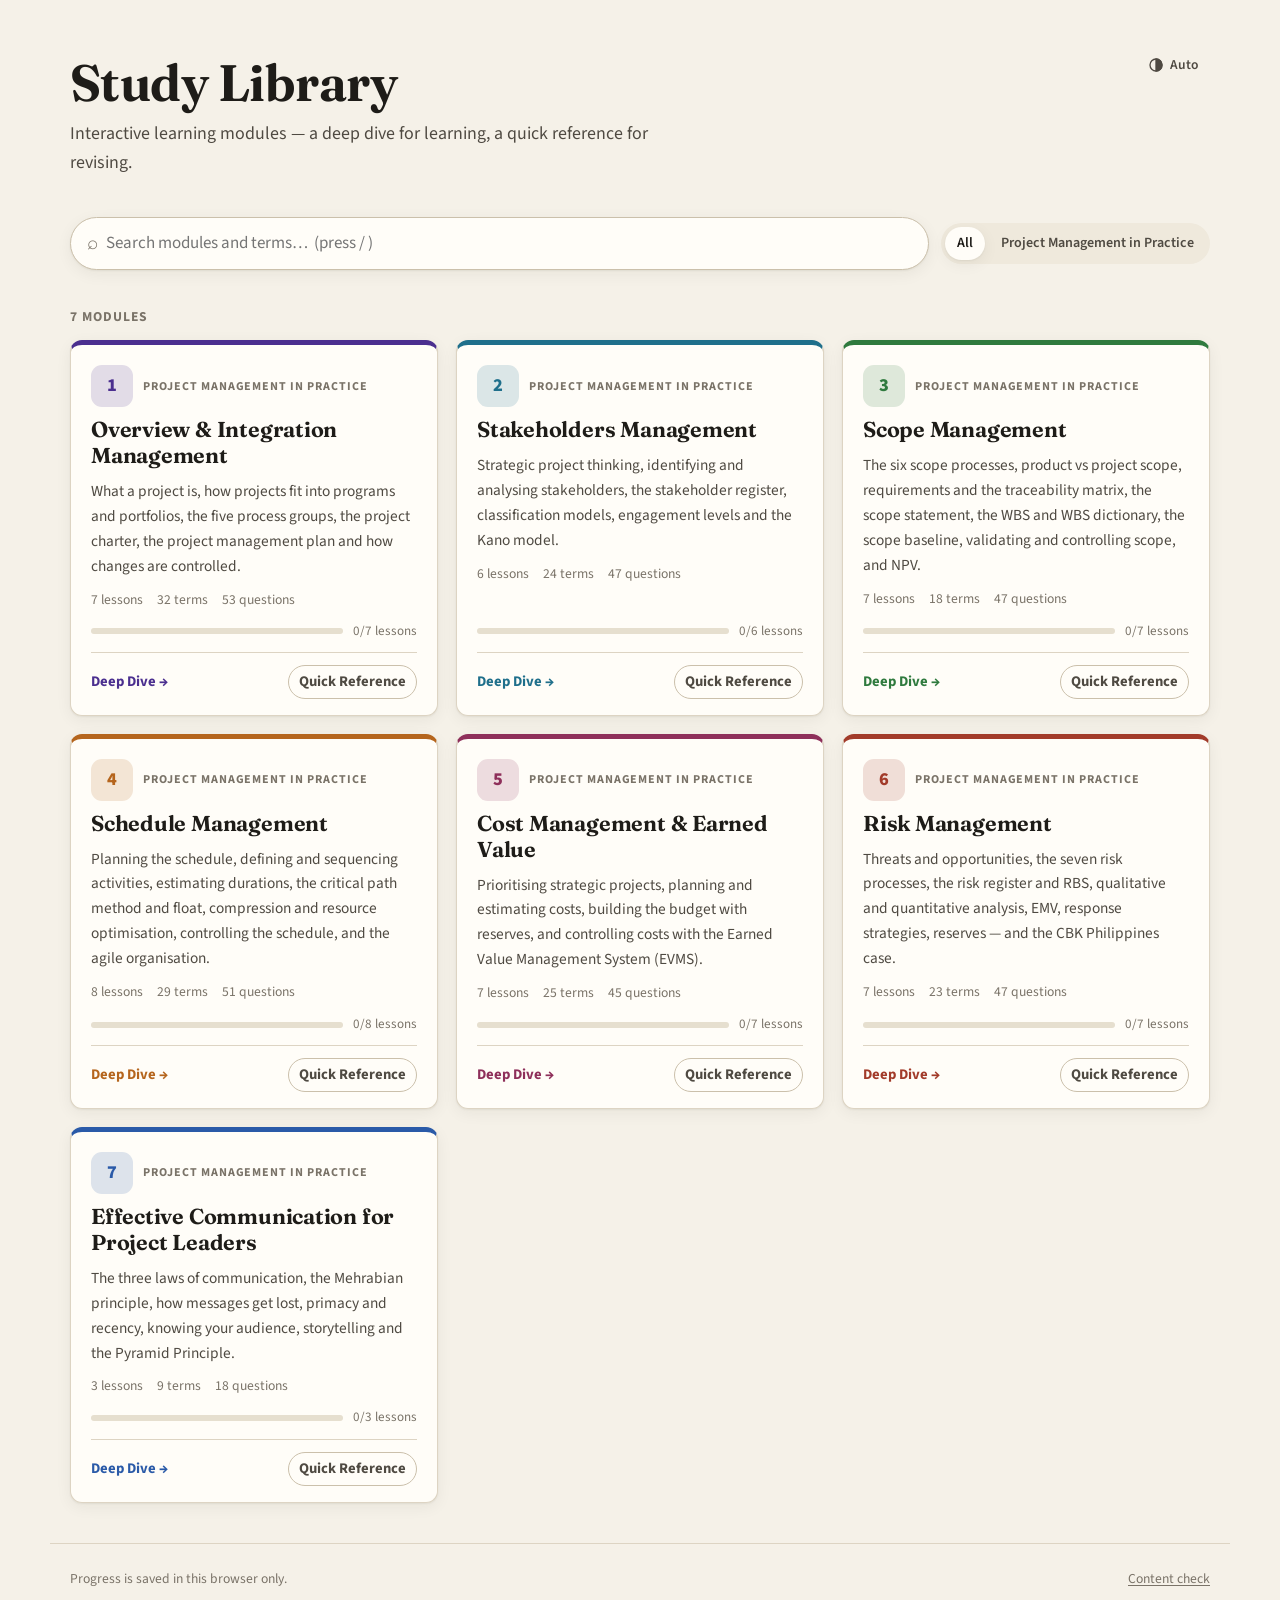
==== index.html @ ed451a3b "Add study library website" ====
<!doctype html>
<html lang="en">
<head>
  <meta charset="utf-8">
  <meta name="viewport" content="width=device-width, initial-scale=1">
  <title>Study Library</title>
  <meta name="description" content="Interactive learning modules: deep dives and quick references.">
  <link rel="icon" href="assets/favicon.svg" type="image/svg+xml">
  <link rel="preconnect" href="https://fonts.googleapis.com">
  <link rel="preconnect" href="https://fonts.gstatic.com" crossorigin>
  <link rel="stylesheet" href="https://fonts.googleapis.com/css2?family=Fraunces:opsz,wght@9..144,500;9..144,650&family=Source+Sans+3:ital,wght@0,400;0,600;0,700;1,400&family=JetBrains+Mono:wght@400;600&display=swap">
  <link rel="stylesheet" href="assets/css/site.css">
</head>
<body class="home">
  <header class="home-head">
    <div class="home-head-inner">
      <div>
        <div class="eyebrow" id="site-owner"></div>
        <h1 id="site-title">Study Library</h1>
        <p class="tagline" id="site-tagline"></p>
      </div>
      <button class="btn btn-ghost btn-sm theme-toggle" type="button"></button>
    </div>
    <div class="home-tools">
      <div class="search-box">
        <span aria-hidden="true">⌕</span>
        <input id="search" type="search" placeholder="Search modules and terms…  (press / )" aria-label="Search modules and terms" autocomplete="off">
      </div>
      <div class="seg" id="cats" role="group" aria-label="Filter by category"></div>
    </div>
  </header>

  <main class="home-main">
    <div class="home-status" id="status"></div>
    <div class="section-label"><span id="module-count"></span></div>
    <div class="mgrid" id="modules"><div class="loading">Loading modules…</div></div>
    <p class="muted" id="empty" hidden>Nothing matches your search.</p>
    <div id="term-results"></div>
  </main>

  <footer class="site-foot">
    <span>Progress is saved in this browser only.</span>
    <a href="check.html">Content check</a>
  </footer>

  <script src="assets/js/core.js"></script>
  <script src="assets/js/components.js"></script>
  <script src="assets/js/home.js"></script>
</body>
</html>
---- assets/css/site.css ----
/* ==========================================================================
   Study Library — styles
   Colours are tokens on :root; dark mode follows the system unless the
   theme button forces light or dark.
   ========================================================================== */
:root {
  --bg: #f5f1e8;
  --surface: #fffdf8;
  --surface-2: #efe9dc;
  --surface-3: #e6dfcf;
  --ink: #1e1c18;
  --ink-2: #4f4a42;
  --ink-3: #7a7368;
  --line: #ddd4c3;
  --line-2: #cbc0ab;
  --accent: #1f5f5b;
  --accent-2: #2c7a74;
  --accent-soft: #dcebe8;
  --accent-ink: #ffffff;
  --mod: var(--accent);

  --ok: #2f7a3e;
  --ok-soft: #e1f0e2;
  --bad: #b23a2e;
  --bad-soft: #f8e1dd;
  --warn: #9a6a0f;
  --warn-soft: #f8ecd2;
  --info: #2d5f9a;
  --info-soft: #dfe9f6;
  --violet: #6a4aa0;
  --violet-soft: #ece4f7;

  --font-body: "Source Sans 3", system-ui, -apple-system, "Segoe UI", Roboto, sans-serif;
  --font-head: "Fraunces", Georgia, "Times New Roman", serif;
  --font-mono: "JetBrains Mono", ui-monospace, Menlo, Consolas, monospace;

  --radius: 12px;
  --radius-sm: 8px;
  --shadow: 0 1px 2px rgba(40, 30, 10, 0.06), 0 4px 16px rgba(40, 30, 10, 0.06);
  --topbar-h: 56px;
  color-scheme: light;
}

@media (prefers-color-scheme: dark) {
  :root:not([data-theme="light"]) {
    --bg: #141619;
    --surface: #1b1e22;
    --surface-2: #23272c;
    --surface-3: #2c3137;
    --ink: #ece6da;
    --ink-2: #bdb5a7;
    --ink-3: #8f887c;
    --line: #31363c;
    --line-2: #434950;
    --accent: #6cc0b6;
    --accent-2: #8bd3ca;
    --accent-soft: #1f3a37;
    --accent-ink: #0f1a19;
    --ok: #74c27f;
    --ok-soft: #1d3322;
    --bad: #ec8a7e;
    --bad-soft: #3a211e;
    --warn: #e2b55a;
    --warn-soft: #3a2f17;
    --info: #86b2e8;
    --info-soft: #1c2a3c;
    --violet: #b9a0e6;
    --violet-soft: #2b2340;
    --shadow: 0 1px 2px rgba(0, 0, 0, 0.3), 0 4px 16px rgba(0, 0, 0, 0.25);
    color-scheme: dark;
  }
}
:root[data-theme="dark"] {
  --bg: #141619;
  --surface: #1b1e22;
  --surface-2: #23272c;
  --surface-3: #2c3137;
  --ink: #ece6da;
  --ink-2: #bdb5a7;
  --ink-3: #8f887c;
  --line: #31363c;
  --line-2: #434950;
  --accent: #6cc0b6;
  --accent-2: #8bd3ca;
  --accent-soft: #1f3a37;
  --accent-ink: #0f1a19;
  --ok: #74c27f;
  --ok-soft: #1d3322;
  --bad: #ec8a7e;
  --bad-soft: #3a211e;
  --warn: #e2b55a;
  --warn-soft: #3a2f17;
  --info: #86b2e8;
  --info-soft: #1c2a3c;
  --violet: #b9a0e6;
  --violet-soft: #2b2340;
  --shadow: 0 1px 2px rgba(0, 0, 0, 0.3), 0 4px 16px rgba(0, 0, 0, 0.25);
  color-scheme: dark;
}

/* ---------- Base ---------- */
*, *::before, *::after { box-sizing: border-box; }
html { scroll-padding-top: calc(var(--topbar-h) + 16px); -webkit-text-size-adjust: 100%; }
body {
  margin: 0;
  background: var(--bg);
  color: var(--ink);
  font: 17px/1.62 var(--font-body);
  overflow-x: hidden;
}
h1, h2, h3, h4 { font-family: var(--font-head); font-weight: 650; line-height: 1.2; margin: 0 0 0.5em; letter-spacing: -0.01em; }
h3 { font-size: 1.15rem; }
p { margin: 0 0 0.85em; }
a { color: var(--accent); text-underline-offset: 2px; }
a:hover { color: var(--accent-2); }
code { font-family: var(--font-mono); font-size: 0.86em; background: var(--surface-2); padding: 0.1em 0.35em; border-radius: 5px; }
mark { background: var(--warn-soft); color: inherit; padding: 0 0.15em; border-radius: 3px; }
img, svg { max-width: 100%; }
button { font: inherit; }
:focus-visible { outline: 2px solid var(--accent); outline-offset: 2px; border-radius: 4px; }
.muted { color: var(--ink-3); }
.small { font-size: 0.85rem; }
.loading { padding: 48px 0; color: var(--ink-3); text-align: center; }
.warn { color: var(--warn); }
[hidden] { display: none !important; }
.deep [id] { scroll-margin-top: calc(var(--topbar-h) + 20px); }

/* ---------- Buttons, segmented controls, chips, bars ---------- */
.btn {
  display: inline-flex; align-items: center; gap: 6px;
  padding: 8px 14px; border-radius: 999px;
  border: 1px solid var(--line-2); background: var(--surface); color: var(--ink);
  cursor: pointer; font-weight: 600; font-size: 0.93rem; text-decoration: none;
  transition: background 0.15s, border-color 0.15s, color 0.15s;
}
.btn:hover { background: var(--surface-2); color: var(--ink); }
.btn-primary { background: var(--accent); border-color: var(--accent); color: var(--accent-ink); }
.btn-primary:hover { background: var(--accent-2); border-color: var(--accent-2); color: var(--accent-ink); }
.btn-ghost { background: transparent; border-color: transparent; color: var(--ink-2); }
.btn-ghost:hover { background: var(--surface-2); }
.btn-sm { padding: 5px 11px; font-size: 0.85rem; }

.seg { display: inline-flex; flex-wrap: wrap; gap: 4px; background: var(--surface-2); padding: 4px; border-radius: 999px; }
.seg:empty { display: none; }
.seg-btn {
  border: 0; background: transparent; color: var(--ink-2); padding: 5px 12px; border-radius: 999px;
  cursor: pointer; font-weight: 600; font-size: 0.88rem;
}
.seg-btn:hover { color: var(--ink); }
.seg-btn.on { background: var(--surface); color: var(--ink); box-shadow: var(--shadow); }
.count { font-size: 0.78em; font-weight: 700; color: var(--ink-3); margin-left: 2px; }

.chip {
  display: inline-block; padding: 2px 10px; border-radius: 999px; font-size: 0.85rem;
  background: var(--surface-2); color: var(--ink-2); text-decoration: none; border: 1px solid var(--line);
}
.chip:hover { border-color: var(--accent); color: var(--accent); }
.chips { display: flex; flex-wrap: wrap; gap: 6px; }

.bar { height: 6px; border-radius: 99px; background: var(--surface-3); overflow: hidden; flex: 1; }
.bar > span { display: block; height: 100%; background: var(--mod); border-radius: 99px; transition: width 0.3s; }

.eyebrow { font-size: 0.75rem; letter-spacing: 0.08em; text-transform: uppercase; font-weight: 700; color: var(--ink-3); }

.src-tag, .src-inline { font-size: 0.8rem; color: var(--ink-3); font-family: var(--font-mono); }
.src-line { font-size: 0.78rem; color: var(--ink-3); font-family: var(--font-mono); margin-top: 6px; }

/* ---------- Top bar & tabs ---------- */
.topbar {
  position: sticky; top: 0; z-index: 20;
  display: flex; align-items: center; gap: 12px;
  height: var(--topbar-h); padding: 0 16px;
  background: color-mix(in srgb, var(--bg) 88%, transparent);
  backdrop-filter: saturate(1.4) blur(10px);
  -webkit-backdrop-filter: saturate(1.4) blur(10px);
  border-bottom: 1px solid var(--line);
}
.back { text-decoration: none; color: var(--ink-2); font-weight: 600; white-space: nowrap; }
.topbar-title { flex: 1; }
.tabs { flex: 1; display: flex; justify-content: center; gap: 4px; height: 100%; }
.tabs [role="tab"] {
  border: 0; background: transparent; color: var(--ink-2); font-weight: 700; font-size: 0.98rem;
  padding: 0 14px; cursor: pointer; border-bottom: 3px solid transparent; margin-bottom: -1px;
}
.tabs [role="tab"]:hover { color: var(--ink); }
.tabs [role="tab"][aria-selected="true"] { color: var(--ink); border-bottom-color: var(--mod); }

/* ---------- Home ---------- */
.home-head { max-width: 1180px; margin: 0 auto; padding: 48px 20px 8px; }
.home-head-inner { display: flex; justify-content: space-between; align-items: flex-start; gap: 16px; }
.home-head h1 { font-size: clamp(2.1rem, 5vw, 3.2rem); margin: 4px 0 6px; }
.tagline { color: var(--ink-2); font-size: 1.12rem; max-width: 640px; }
.home-tools { display: flex; flex-wrap: wrap; gap: 12px; align-items: center; margin-top: 24px; }
.search-box {
  flex: 1 1 320px; display: flex; align-items: center; gap: 8px;
  background: var(--surface); border: 1px solid var(--line-2); border-radius: 999px; padding: 0 16px;
  box-shadow: var(--shadow);
}
.search-box span { color: var(--ink-3); font-size: 1.2rem; }
.search-box input { flex: 1; border: 0; background: transparent; color: var(--ink); font: inherit; padding: 12px 0; outline: none; min-width: 0; }
.home-main { max-width: 1180px; margin: 0 auto; padding: 8px 20px 40px; }
.section-label { font-size: 0.85rem; font-weight: 700; color: var(--ink-3); text-transform: uppercase; letter-spacing: 0.07em; margin: 20px 0 12px; font-family: var(--font-body); }
.home-status:empty { display: none; }
.home-status { margin-top: 16px; }

.mgrid { display: grid; grid-template-columns: repeat(auto-fill, minmax(290px, 1fr)); gap: 18px; }
.mcard {
  position: relative; display: flex; flex-direction: column; gap: 10px;
  background: var(--surface); border: 1px solid var(--line); border-radius: var(--radius);
  padding: 20px 20px 16px; box-shadow: var(--shadow);
  border-top: 5px solid var(--mod);
  transition: transform 0.15s, box-shadow 0.15s, border-color 0.15s;
}
.mcard:hover { transform: translateY(-2px); border-color: var(--line-2); border-top-color: var(--mod); }
.mcard-top { display: flex; align-items: center; gap: 10px; }
.mod-icon {
  display: inline-grid; place-items: center; width: 42px; height: 42px; border-radius: 11px;
  background: color-mix(in srgb, var(--mod) 16%, var(--surface)); color: var(--mod);
  font-weight: 800; font-size: 1.15rem; flex: none;
}
.mcard-title { font-size: 1.35rem; margin: 0; }
.mcard-main { color: var(--ink); text-decoration: none; }
.mcard-main::after { content: ""; position: absolute; inset: 0; border-radius: var(--radius); }
.mcard-sub { color: var(--ink-2); margin: 0; font-size: 0.96rem; }
.mcard-stats { display: flex; flex-wrap: wrap; gap: 6px 14px; font-size: 0.85rem; color: var(--ink-3); }
.mcard-progress { display: flex; align-items: center; gap: 10px; font-size: 0.82rem; color: var(--ink-3); margin-top: auto; }
.mcard-links { display: flex; justify-content: space-between; align-items: center; border-top: 1px solid var(--line); padding-top: 12px; font-weight: 700; font-size: 0.92rem; }
.mcard-go { color: var(--mod); text-decoration: none; }
.mcard-ref { position: relative; z-index: 2; color: var(--ink-2); text-decoration: none; padding: 4px 10px; border-radius: 99px; border: 1px solid var(--line-2); }
.mcard-ref:hover { color: var(--mod); border-color: var(--mod); }

.term-hits { display: grid; grid-template-columns: repeat(auto-fill, minmax(320px, 1fr)); gap: 10px; }
.term-hit {
  display: grid; grid-template-columns: 1fr auto; gap: 2px 10px; padding: 12px 14px;
  background: var(--surface); border: 1px solid var(--line); border-left: 4px solid var(--mod);
  border-radius: var(--radius-sm); text-decoration: none; color: var(--ink);
}
.term-hit:hover { border-color: var(--mod); color: var(--ink); }
.th-term { font-weight: 700; }
.th-mod { font-size: 0.78rem; color: var(--ink-3); text-align: right; }
.th-short { grid-column: 1 / -1; font-size: 0.9rem; color: var(--ink-2); }

/* ---------- Module hero ---------- */
.hero { border-bottom: 1px solid var(--line); background: linear-gradient(180deg, color-mix(in srgb, var(--mod) 9%, var(--bg)), var(--bg)); }
.hero-inner { max-width: 1180px; margin: 0 auto; padding: 34px 20px 26px; display: flex; gap: 20px; align-items: flex-start; }
.hero .mod-icon { width: 64px; height: 64px; font-size: 1.7rem; border-radius: 16px; }
.hero-text { flex: 1; min-width: 0; }
.hero h1 { font-size: clamp(1.8rem, 4.2vw, 2.7rem); margin: 4px 0 6px; }
.subtitle { color: var(--ink-2); font-size: 1.1rem; max-width: 760px; }
.hero-meta { display: flex; flex-wrap: wrap; gap: 4px 16px; color: var(--ink-3); font-size: 0.9rem; }
.hero-progress { display: flex; align-items: center; gap: 12px; margin-top: 14px; max-width: 460px; font-size: 0.85rem; color: var(--ink-3); }

/* ---------- Deep Dive layout ---------- */
main { min-height: 50vh; }
.deep-layout { max-width: 1180px; margin: 0 auto; padding: 24px 20px 60px; display: grid; grid-template-columns: 250px minmax(0, 1fr); gap: 40px; }
.toc-wrap { position: relative; }
.toc { position: sticky; top: calc(var(--topbar-h) + 16px); max-height: calc(100vh - var(--topbar-h) - 32px); overflow: auto; font-size: 0.92rem; padding-right: 4px; }
.toc summary { display: none; }
.toc ul, .toc ol { list-style: none; margin: 0 0 8px; padding: 0; }
.toc-group { font-size: 0.72rem; text-transform: uppercase; letter-spacing: 0.08em; font-weight: 700; color: var(--ink-3); margin: 14px 0 4px; }
.toc a { display: flex; gap: 8px; padding: 5px 10px; border-radius: 8px; color: var(--ink-2); text-decoration: none; line-height: 1.35; border-left: 2px solid transparent; }
.toc a:hover { background: var(--surface-2); color: var(--ink); }
.toc a.active { color: var(--ink); background: var(--surface-2); border-left-color: var(--mod); font-weight: 600; }
.toc-n {
  flex: none; display: inline-grid; place-items: center; width: 20px; height: 20px; border-radius: 50%;
  border: 1.5px solid var(--line-2); font-size: 0.72rem; font-weight: 700; color: var(--ink-3); margin-top: 1px;
}
.toc-lessons li.done .toc-n { background: var(--ok); border-color: var(--ok); color: var(--surface); font-size: 0; }
.toc-lessons li.done .toc-n::before { content: "✓"; font-size: 0.72rem; }

.deep { min-width: 0; max-width: 820px; }
.sec { padding: 8px 0 36px; margin-bottom: 28px; border-bottom: 1px solid var(--line); }
.sec:last-child { border-bottom: 0; }
.sec-title { font-size: clamp(1.5rem, 3vw, 1.95rem); }
.flash { animation: flash 1.4s ease-out; }
@keyframes flash { 0% { box-shadow: 0 0 0 4px color-mix(in srgb, var(--mod) 45%, transparent); } 100% { box-shadow: 0 0 0 4px transparent; } }

.ov-grid { display: grid; grid-template-columns: repeat(auto-fit, minmax(260px, 1fr)); gap: 16px; margin-top: 18px; }
.ov-card { background: var(--surface); border: 1px solid var(--line); border-radius: var(--radius); padding: 18px 20px; }
.ov-card h3 { font-size: 1rem; font-family: var(--font-body); font-weight: 700; margin-top: 10px; }
.ov-card h3:first-child { margin-top: 0; }
.ov-card ul, .ov-card ol { padding-left: 20px; margin: 0 0 10px; }
.src-list li { margin-bottom: 4px; font-size: 0.93rem; }

/* ---------- Lessons ---------- */
.lesson-head { margin-bottom: 18px; }
.lesson-num { font-size: 0.8rem; font-weight: 700; text-transform: uppercase; letter-spacing: 0.08em; color: var(--mod); margin-bottom: 4px; }
.done-pill { background: var(--ok-soft); color: var(--ok); padding: 1px 8px; border-radius: 99px; margin-left: 6px; letter-spacing: 0.02em; }
.lesson-meta { display: flex; flex-wrap: wrap; gap: 6px 16px; align-items: center; font-size: 0.85rem; color: var(--ink-3); }
.builds { display: inline-flex; flex-wrap: wrap; gap: 6px; align-items: center; }
.lesson-summary { margin-top: 12px; font-size: 1.08rem; color: var(--ink-2); }
.lesson-body > .blk { margin: 0 0 20px; }
.lesson-foot { display: flex; flex-wrap: wrap; justify-content: space-between; align-items: center; gap: 12px; margin-top: 26px; }
.next-link { font-weight: 700; text-decoration: none; }

/* ---------- Blocks ---------- */
.blk { margin: 0 0 20px; }
.blk > :last-child { margin-bottom: 0; }
.blk-text ul, .blk-text ol, .blk-list ul, .blk-list ol { padding-left: 24px; margin: 0 0 0.85em; }
.blk-text li, .blk-list li { margin-bottom: 4px; }
.md-h { font-family: var(--font-body); font-weight: 700; font-size: 1rem; margin: 1.1em 0 0.4em; }
.blk-h { font-size: 1.3rem; margin: 30px 0 12px; }
.blk-label { font-size: 0.74rem; font-weight: 800; letter-spacing: 0.09em; text-transform: uppercase; color: var(--ink-3); margin-bottom: 8px; }
.list-title { font-weight: 700; margin-bottom: 6px; }
.blk-error { border: 1px dashed var(--bad); color: var(--bad); padding: 10px 14px; border-radius: var(--radius-sm); }
.term-link { color: inherit; text-decoration: underline dotted var(--mod); text-decoration-thickness: 1.5px; text-underline-offset: 3px; }
.term-link:hover { color: var(--mod); }
.term-missing { color: var(--bad); text-decoration: underline wavy var(--bad); }

.intuition { background: color-mix(in srgb, var(--mod) 8%, var(--surface)); border-radius: var(--radius); padding: 16px 20px; border: 1px solid color-mix(in srgb, var(--mod) 20%, var(--line)); }
.intuition .blk-label { color: var(--mod); }

.definition { background: var(--surface); border: 1px solid var(--line); border-left: 4px solid var(--mod); border-radius: var(--radius-sm); padding: 16px 20px; }
.def-term { font-family: var(--font-head); font-size: 1.3rem; font-weight: 650; margin-bottom: 6px; }
.def-aka { font-size: 0.88rem; color: var(--ink-3); margin-top: 4px; }
.def-formula { margin-top: 10px; }

.formula { background: var(--surface); border: 1px solid var(--line); border-radius: var(--radius); padding: 16px 20px; }
.formula-tex { overflow-x: auto; padding: 4px 0; }
.tex { font-family: var(--font-mono); font-size: 0.92em; background: var(--surface-2); padding: 0.1em 0.4em; border-radius: 5px; }
.tex-display { display: block; text-align: center; padding: 10px; margin: 6px 0; }
.katex-display { margin: 0.4em 0; }
.katex-display { overflow-x: auto; overflow-y: hidden; padding: 2px 0; }
.katex .katex-mathml { width: 1px; height: 1px; overflow: hidden; }
.def-formula, .fc-formula { overflow-x: auto; }
table.where { width: 100%; border-collapse: collapse; font-size: 0.92rem; margin-top: 10px; }
table.where th { text-align: left; font-size: 0.74rem; text-transform: uppercase; letter-spacing: 0.06em; color: var(--ink-3); border-bottom: 1px solid var(--line); padding: 4px 8px; }
table.where td { border-bottom: 1px solid var(--line); padding: 6px 8px; vertical-align: top; }
table.where td.sym { white-space: nowrap; width: 1%; }
table.where td.unit { white-space: nowrap; color: var(--ink-2); }
.formula-note { margin-top: 10px; font-size: 0.95rem; color: var(--ink-2); }

.example { background: var(--surface); border: 1px solid var(--line); border-radius: var(--radius); padding: 18px 20px; }
.example .blk-label { color: var(--info); }
.ex-title { font-family: var(--font-body); font-weight: 700; font-size: 1.08rem; margin-bottom: 8px; }
.ex-problem { padding-bottom: 6px; }
.ex-solution > summary { cursor: pointer; font-weight: 700; color: var(--ink-2); padding: 6px 0; }
.ex-steps { counter-reset: step; list-style: none; padding: 0; margin: 8px 0 0; }
.ex-steps > li { counter-increment: step; position: relative; padding: 0 0 12px 40px; margin: 0; border-left: 2px solid var(--line); margin-left: 13px; padding-left: 26px; }
.ex-steps > li:last-child { border-left-color: transparent; }
.ex-steps > li::before {
  content: counter(step); position: absolute; left: -14px; top: 0; width: 26px; height: 26px; border-radius: 50%;
  display: grid; place-items: center; background: var(--info-soft); color: var(--info); font-weight: 800; font-size: 0.82rem;
}
.step-do p, .step-why p { margin-bottom: 0.4em; }
.step-why { font-size: 0.93rem; color: var(--ink-2); display: flex; gap: 8px; }
.step-why > span { flex: none; font-size: 0.7rem; font-weight: 800; text-transform: uppercase; letter-spacing: 0.08em; color: var(--ink-3); padding-top: 4px; }
.ex-answer { margin-top: 6px; padding: 10px 14px; background: var(--ok-soft); border-radius: var(--radius-sm); display: flex; gap: 10px; align-items: baseline; }
.ex-answer strong { color: var(--ok); font-size: 0.75rem; text-transform: uppercase; letter-spacing: 0.08em; flex: none; }
.ex-answer p { margin: 0; }

.callout { border-radius: var(--radius-sm); padding: 14px 18px; border: 1px solid; }
.callout-title { font-weight: 800; font-size: 0.92rem; margin-bottom: 4px; }
.callout-note { background: var(--info-soft); border-color: color-mix(in srgb, var(--info) 30%, transparent); }
.callout-note .callout-title { color: var(--info); }
.callout-tip, .callout-key { background: var(--ok-soft); border-color: color-mix(in srgb, var(--ok) 30%, transparent); }
.callout-tip .callout-title, .callout-key .callout-title { color: var(--ok); }
.callout-warning { background: var(--bad-soft); border-color: color-mix(in srgb, var(--bad) 30%, transparent); }
.callout-warning .callout-title { color: var(--bad); }
.callout-conflict { background: var(--warn-soft); border-color: color-mix(in srgb, var(--warn) 45%, transparent); border-left-width: 5px; }
.callout-conflict .callout-title { color: var(--warn); }
.callout-added { background: var(--violet-soft); border-color: color-mix(in srgb, var(--violet) 35%, transparent); border-style: dashed; }
.callout-added .callout-title { color: var(--violet); }
.callout-exam { background: var(--surface-2); border-color: var(--line-2); }

.quote { margin: 0 0 20px; padding: 12px 20px; border-left: 4px solid var(--line-2); background: var(--surface); border-radius: 0 var(--radius-sm) var(--radius-sm) 0; font-style: italic; }
.quote footer { font-style: normal; font-size: 0.82rem; color: var(--ink-3); font-family: var(--font-mono); }

.steps ol { padding-left: 24px; margin: 0; }
.steps li { margin-bottom: 6px; padding-left: 4px; }
.steps { background: var(--surface); border: 1px solid var(--line); border-radius: var(--radius); padding: 16px 20px; }

.table-scroll { overflow-x: auto; border: 1px solid var(--line); border-radius: var(--radius-sm); background: var(--surface); }
.table-blk table, .cov-table, .chk-table { width: 100%; border-collapse: collapse; font-size: 0.93rem; }
.table-blk th, .table-blk td, .cov-table th, .cov-table td, .chk-table th, .chk-table td { padding: 8px 12px; border-bottom: 1px solid var(--line); text-align: left; vertical-align: top; }
.table-blk th, .cov-table th, .chk-table th { background: var(--surface-2); font-weight: 700; font-size: 0.85rem; }
.table-blk tr:last-child td, .cov-table tr:last-child td { border-bottom: 0; }
figure { margin: 0 0 20px; }
figcaption { font-size: 0.88rem; color: var(--ink-2); margin-top: 8px; }
.figure { text-align: center; }
.figure img { border-radius: var(--radius-sm); border: 1px solid var(--line); background: #fff; }
.fig-svg { background: var(--surface); border: 1px solid var(--line); border-radius: var(--radius-sm); padding: 14px; color: var(--ink); }
.fig-svg svg { height: auto; display: block; margin: 0 auto; }

.code-blk pre { background: var(--surface-2); border: 1px solid var(--line); border-radius: var(--radius-sm); padding: 14px 16px; overflow-x: auto; font-size: 0.88rem; line-height: 1.5; margin: 0; }
.code-blk pre code { background: none; padding: 0; font-size: inherit; }

.usage { display: grid; grid-template-columns: 1fr 1fr; gap: 12px; }
.usage .src-line { grid-column: 1 / -1; }
.usage-col { border-radius: var(--radius-sm); padding: 14px 16px; }
.usage-col ul { margin: 0; padding-left: 20px; }
.usage-col li { margin-bottom: 4px; }
.usage .use { background: var(--ok-soft); }
.usage .use .blk-label { color: var(--ok); }
.usage .avoid { background: var(--bad-soft); }
.usage .avoid .blk-label { color: var(--bad); }

.misconceptions .mc-pair { display: grid; grid-template-columns: 1fr 1fr; gap: 0; border: 1px solid var(--line); border-radius: var(--radius-sm); overflow: hidden; margin-bottom: 10px; background: var(--surface); }
.mc-wrong, .mc-right { display: flex; gap: 10px; padding: 12px 14px; }
.mc-wrong { border-right: 1px solid var(--line); }
.mc-wrong > span { color: var(--bad); font-weight: 800; }
.mc-right > span { color: var(--ok); font-weight: 800; }
.mc-wrong p, .mc-right p { margin: 0; }
.mc-wrong { color: var(--ink-2); }

.more { border: 1px solid var(--line); border-radius: var(--radius-sm); background: var(--surface); }
.more > summary { cursor: pointer; padding: 10px 16px; font-weight: 700; color: var(--ink-2); }
.more[open] > summary { border-bottom: 1px solid var(--line); }
.more-body { padding: 16px; }

.takeaways { background: color-mix(in srgb, var(--mod) 7%, var(--surface)); border: 1px solid color-mix(in srgb, var(--mod) 25%, var(--line)); border-radius: var(--radius); padding: 16px 20px; margin: 28px 0 20px; }
.takeaways .blk-label { color: var(--mod); }
.takeaways ul { margin: 0; padding-left: 20px; }
.takeaways li { margin-bottom: 4px; }
.lesson-check { margin-top: 24px; }
.lesson-check h3 { font-size: 1.2rem; }

/* ---------- Concept map ---------- */
.cmap { position: relative; overflow-x: auto; padding: 8px 2px; }
.cmap-lines { position: absolute; left: 0; top: 0; pointer-events: none; color: var(--ink-3); overflow: visible; }
.cmap-lines path.edge { fill: none; stroke: currentColor; stroke-width: 1.5; opacity: 0.7; }
.cmap-cols { position: relative; display: flex; gap: 56px; align-items: center; min-width: min-content; }
.cmap-col { display: flex; flex-direction: column; gap: 14px; flex: 1 1 180px; min-width: 150px; }
.cmap-node {
  display: block; padding: 10px 14px; border-radius: var(--radius-sm); background: var(--surface);
  border: 1.5px solid var(--line-2); color: var(--ink); text-decoration: none; font-weight: 600; font-size: 0.92rem; line-height: 1.3;
  position: relative; z-index: 1;
}
a.cmap-node:hover { border-color: var(--mod); color: var(--mod); }
.cmap-term { border-style: dashed; }
.cmap-vertical .cmap-cols { flex-direction: column; align-items: stretch; gap: 30px; }
.cmap-vertical .cmap-col { flex: none; flex-direction: row; flex-wrap: wrap; justify-content: center; align-items: flex-start; gap: 14px; min-width: 0; }
.cmap-vertical .cmap-node { flex: 0 1 260px; text-align: center; }
.cmap-legend { font-size: 0.85rem; color: var(--ink-3); margin-top: 10px; }

/* ---------- Quiz ---------- */
.quiz-summary { position: sticky; top: calc(var(--topbar-h) + 8px); z-index: 5; display: flex; align-items: center; gap: 14px; flex-wrap: wrap; background: var(--surface); border: 1px solid var(--line); border-radius: var(--radius-sm); padding: 10px 14px; margin-bottom: 14px; font-size: 0.9rem; box-shadow: var(--shadow); }
.lesson-check .quiz-summary { position: static; box-shadow: none; }
.qs-stats { flex: 1 1 260px; color: var(--ink-2); }
.qs-best { margin-left: 8px; font-size: 0.8rem; background: var(--ok-soft); color: var(--ok); padding: 1px 8px; border-radius: 99px; }
.quiz-summary .bar { flex: 1 1 120px; max-width: 200px; }
.quiz-filters { display: flex; flex-wrap: wrap; gap: 10px; align-items: center; margin: 14px 0 18px; }
.quiz-filters select { max-width: 100%; text-overflow: ellipsis;  font: inherit; font-size: 0.9rem; padding: 6px 10px; border-radius: 999px; border: 1px solid var(--line-2); background: var(--surface); color: var(--ink); }
.set-note { font-size: 0.93rem; background: var(--surface); border: 1px solid var(--line); border-left: 4px solid var(--violet); border-radius: var(--radius-sm); padding: 10px 14px; margin-bottom: 8px; }

.q { background: var(--surface); border: 1px solid var(--line); border-radius: var(--radius); padding: 16px 18px; margin-bottom: 14px; }
.q.answered { border-color: var(--line-2); }
.q-top { display: flex; align-items: center; gap: 10px; margin-bottom: 8px; }
.q-num { display: inline-grid; place-items: center; min-width: 28px; height: 28px; border-radius: 8px; background: var(--surface-2); font-weight: 800; font-size: 0.85rem; padding: 0 6px; }
.q-meta { display: flex; flex-wrap: wrap; gap: 6px; }
.q-badge { font-size: 0.75rem; padding: 2px 8px; border-radius: 99px; background: var(--surface-2); color: var(--ink-2); text-decoration: none; }
.q-badge-set { background: var(--violet-soft); color: var(--violet); font-weight: 700; }
.q-diff { letter-spacing: 1px; color: var(--warn); }
.q-src { font-family: var(--font-mono); }
.q-prompt { font-weight: 600; }
.q-prompt p:last-child { margin-bottom: 8px; }
.q-hint { font-size: 0.85rem; color: var(--ink-3); margin-bottom: 6px; }
.opt { position: relative; display: flex; align-items: flex-start; gap: 10px; padding: 9px 12px; border: 1.5px solid var(--line); border-radius: var(--radius-sm); margin-bottom: 6px; cursor: pointer; background: var(--bg); transition: border-color 0.12s, background 0.12s; }
.opt:hover { border-color: var(--line-2); }
.opt input { position: absolute; opacity: 0; pointer-events: none; }
.opt-letter { flex: none; display: inline-grid; place-items: center; width: 24px; height: 24px; border-radius: 6px; border: 1.5px solid var(--line-2); font-weight: 800; font-size: 0.78rem; color: var(--ink-3); }
.opt:has(input:checked) { border-color: var(--accent); background: var(--accent-soft); }
.opt:has(input:checked) .opt-letter { background: var(--accent); border-color: var(--accent); color: var(--accent-ink); }
.opt:has(input:focus-visible) { outline: 2px solid var(--accent); outline-offset: 2px; }
.q .opt.is-correct { border-color: var(--ok); background: var(--ok-soft); }
.q .opt.is-correct .opt-letter { background: var(--ok); border-color: var(--ok); color: var(--surface); }
.q .opt.is-wrong { border-color: var(--bad); background: var(--bad-soft); }
.q .opt.is-wrong .opt-letter { background: var(--bad); border-color: var(--bad); color: var(--surface); }
.opt.is-missed { border-style: dashed; border-color: var(--ok); }
.opt-why { font-size: 0.88rem; color: var(--ink-2); margin: -2px 0 8px 46px; }
.num { display: flex; align-items: center; gap: 8px; }
.num input, .q textarea { font: inherit; padding: 8px 12px; border: 1.5px solid var(--line-2); border-radius: var(--radius-sm); background: var(--bg); color: var(--ink); }
.num input { width: 180px; }
.q textarea { width: 100%; resize: vertical; }
.num-unit { color: var(--ink-2); }
.q-actions { display: flex; gap: 8px; margin-top: 10px; }
.q-feedback { margin-top: 12px; padding: 12px 14px; border-radius: var(--radius-sm); }
.fb-right { background: var(--ok-soft); }
.fb-wrong { background: var(--bad-soft); }
.fb-info { background: var(--surface-2); font-size: 0.9rem; }
.fb-model { background: var(--info-soft); }
.fb-verdict { font-weight: 800; margin-bottom: 4px; }
.fb-right .fb-verdict { color: var(--ok); }
.fb-wrong .fb-verdict { color: var(--bad); }
.fb-model .fb-verdict { color: var(--info); }
.fb-expected { font-size: 0.92rem; margin-bottom: 6px; }
.fb-expl p:last-child { margin-bottom: 0; }
.self-mark { display: flex; flex-wrap: wrap; align-items: center; gap: 8px; margin-top: 10px; font-size: 0.9rem; }

/* ---------- Flashcards ---------- */
.fc-toolbar { display: flex; flex-wrap: wrap; gap: 10px 16px; align-items: center; margin-bottom: 14px; font-size: 0.9rem; color: var(--ink-2); }
.fc-count { font-weight: 700; color: var(--ink); }
.fc-only { display: inline-flex; gap: 6px; align-items: center; cursor: pointer; }
.fc-card { perspective: 1200px; cursor: pointer; max-width: 620px; outline: none; }
.fc-inner { display: grid; transition: transform 0.5s; transform-style: preserve-3d; }
.fc-card.flipped .fc-inner { transform: rotateY(180deg); }
.fc-face {
  grid-area: 1 / 1; backface-visibility: hidden; -webkit-backface-visibility: hidden;
  min-height: 210px; padding: 28px; border-radius: var(--radius); border: 1px solid var(--line-2); background: var(--surface);
  display: flex; flex-direction: column; justify-content: center; box-shadow: var(--shadow);
}
.fc-front { align-items: center; text-align: center; border-top: 5px solid var(--mod); }
.fc-back { transform: rotateY(180deg); background: color-mix(in srgb, var(--mod) 6%, var(--surface)); }
.fc-card:focus-visible .fc-face { outline: 2px solid var(--accent); }
.fc-card.is-known .fc-front::after { content: "✓ Known"; position: absolute; top: 12px; right: 14px; font-size: 0.75rem; color: var(--ok); font-weight: 700; }
.fc-front { position: relative; }
.fc-term { font-family: var(--font-head); font-size: 1.7rem; font-weight: 650; }
.fc-sub { color: var(--ink-3); font-size: 0.88rem; margin-top: 6px; }
.fc-hint { color: var(--ink-3); font-size: 0.78rem; margin-top: 18px; }
.fc-formula { margin-top: 8px; }
.fc-back-term { font-size: 0.75rem; font-weight: 800; text-transform: uppercase; letter-spacing: 0.08em; color: var(--mod); margin-bottom: 8px; }
.theme-toggle svg { flex: none; }
.fc-actions { display: flex; flex-wrap: wrap; gap: 8px; margin-top: 14px; max-width: 620px; }
.fc-actions .fc-next { margin-left: auto; }

/* ---------- Coverage, conflicts ---------- */
.cov-summary { display: flex; gap: 8px; margin-bottom: 12px; flex-wrap: wrap; }
.cov-pill { display: inline-block; font-size: 0.78rem; font-weight: 700; padding: 2px 9px; border-radius: 99px; text-transform: capitalize; }
.cov-covered.cov-pill { background: var(--ok-soft); color: var(--ok); }
.cov-partial.cov-pill { background: var(--warn-soft); color: var(--warn); }
.cov-omitted.cov-pill { background: var(--bad-soft); color: var(--bad); }
tr.cov-omitted td { background: color-mix(in srgb, var(--bad-soft) 50%, transparent); }
.conflict-list li { margin-bottom: 6px; }

/* ---------- Quick Reference ---------- */
.ref-wrap { max-width: 900px; margin: 0 auto; padding: 28px 20px 60px; }
.ref-head h2 { font-size: 1.9rem; }
.ref-toolbar {
  position: sticky; top: var(--topbar-h); z-index: 6; display: flex; flex-wrap: wrap; gap: 10px; align-items: center;
  background: var(--bg); padding: 12px 0; border-bottom: 1px solid var(--line); margin-bottom: 12px;
}
.ref-search { flex: 1 1 240px; font: inherit; padding: 9px 16px; border-radius: 999px; border: 1px solid var(--line-2); background: var(--surface); color: var(--ink); }
.ref-count { font-size: 0.85rem; }
.ref-letters { display: flex; flex-wrap: wrap; gap: 4px; margin-bottom: 8px; }
.ref-letters:empty { display: none; }
.ref-letters a { display: inline-grid; place-items: center; min-width: 30px; height: 30px; border-radius: 8px; background: var(--surface); border: 1px solid var(--line); text-decoration: none; font-weight: 700; font-size: 0.85rem; color: var(--ink-2); }
.ref-letters a:hover { border-color: var(--mod); color: var(--mod); }
.ref-group { margin-bottom: 18px; scroll-margin-top: calc(var(--topbar-h) + 80px); }
.ref-group-title { font-family: var(--font-body); font-size: 0.8rem; font-weight: 800; text-transform: uppercase; letter-spacing: 0.08em; color: var(--mod); margin: 18px 0 8px; }
.ref-item { background: var(--surface); border: 1px solid var(--line); border-radius: var(--radius-sm); margin-bottom: 6px; scroll-margin-top: calc(var(--topbar-h) + 80px); }
.ref-item > summary { list-style: none; cursor: pointer; display: flex; align-items: baseline; flex-wrap: wrap; gap: 4px 12px; padding: 12px 44px 12px 16px; position: relative; }
.ref-item > summary::-webkit-details-marker { display: none; }
.ref-item > summary:hover { background: var(--surface-2); border-radius: var(--radius-sm); }
.ref-term { font-weight: 700; font-size: 1.02rem; }
.ref-alias { font-size: 0.85rem; color: var(--ink-3); }
.ref-chev { position: absolute; right: 16px; top: 50%; width: 9px; height: 9px; border-right: 2px solid var(--ink-3); border-bottom: 2px solid var(--ink-3); transform: translateY(-70%) rotate(45deg); transition: transform 0.2s; }
.ref-item[open] > summary .ref-chev { transform: translateY(-30%) rotate(-135deg); }
.ref-item[open] { border-color: var(--line-2); border-left: 3px solid var(--mod); }
.ref-body { padding: 2px 16px 14px; border-top: 1px solid var(--line); }
.ref-short { padding-top: 10px; }
.ref-short p:last-child { margin-bottom: 6px; }
.ref-formula { background: var(--surface-2); border-radius: var(--radius-sm); padding: 4px 10px; margin: 6px 0 10px; overflow-x: auto; }
.ref-row { display: grid; grid-template-columns: 92px 1fr; gap: 10px; margin: 6px 0; font-size: 0.95rem; }
.ref-row p { margin: 0; }
.ref-lbl { font-size: 0.72rem; font-weight: 800; text-transform: uppercase; letter-spacing: 0.08em; color: var(--ink-3); padding-top: 3px; }
.ref-pitfall .ref-lbl { color: var(--bad); }
.ref-foot { display: flex; flex-wrap: wrap; justify-content: space-between; align-items: center; gap: 8px; margin-top: 12px; padding-top: 10px; border-top: 1px dashed var(--line); }
.ref-deep { font-weight: 700; text-decoration: none; font-size: 0.92rem; margin-left: auto; }

/* ---------- Footer, errors, checker ---------- */
.site-foot { max-width: 1180px; margin: 0 auto; padding: 24px 20px 40px; display: flex; justify-content: space-between; flex-wrap: wrap; gap: 8px; font-size: 0.85rem; color: var(--ink-3); border-top: 1px solid var(--line); }
.site-foot a { color: var(--ink-3); }
.health-link.has-errors { color: var(--bad); font-weight: 700; }
.page-error { max-width: 640px; margin: 80px auto; padding: 0 20px; }

.check-main { max-width: 1000px; margin: 0 auto; padding: 28px 20px 60px; }
.chk { background: var(--surface); border: 1px solid var(--line); border-radius: var(--radius); padding: 20px; margin-bottom: 20px; }
.chk h2 { font-size: 1.4rem; }
.chk h2 a { color: var(--ink); }
.chk-stats { display: flex; flex-wrap: wrap; gap: 6px 18px; font-size: 0.88rem; color: var(--ink-2); margin-bottom: 10px; }
.chk-summary { display: flex; gap: 14px; font-weight: 700; margin-bottom: 12px; font-size: 0.92rem; }
.chk-overall { font-size: 1.1rem; font-weight: 700; }
.lvl-error { color: var(--bad); }
.lvl-warn { color: var(--warn); }
.lvl-info { color: var(--info); }
.lvl-ok { color: var(--ok); }
.chk-table tr.lvl-error td:first-child, .chk-table tr.lvl-warn td:first-child, .chk-table tr.lvl-info td:first-child { font-weight: 700; }
.chk-table td { color: var(--ink); }

/* ---------- Responsive ---------- */
@media (max-width: 900px) {
  .deep-layout { grid-template-columns: minmax(0, 1fr); gap: 0; padding-top: 12px; }
  .toc { position: static; max-height: none; background: var(--surface); border: 1px solid var(--line); border-radius: var(--radius); padding: 0 12px; margin-bottom: 20px; }
  .toc summary { display: block; cursor: pointer; padding: 12px 4px; font-weight: 700; }
  .toc[open] { padding-bottom: 12px; }
  .hero-inner { padding-top: 24px; }
}
@media (max-width: 640px) {
  body { font-size: 16px; }
  .topbar { padding: 0 10px; gap: 6px; }
  .back span { display: none; }
  .tabs [role="tab"] { padding: 0 8px; font-size: 0.92rem; }
  .tabs .count { display: none; }
  .theme-toggle .tt-label { display: none; }
  .hero .mod-icon { width: 48px; height: 48px; font-size: 1.3rem; }
  .hero-inner { gap: 14px; }
  .usage, .misconceptions .mc-pair { grid-template-columns: 1fr; }
  .mc-wrong { border-right: 0; border-bottom: 1px solid var(--line); }
  .cmap-cols { flex-direction: column; align-items: stretch; gap: 26px; }
  .cmap-col { flex-direction: row; flex-wrap: wrap; justify-content: center; min-width: 0; }
  .cmap-node { flex: 1 1 140px; }
  .ref-row { grid-template-columns: 1fr; gap: 2px; }
  .home-head { padding-top: 28px; }
  .opt-why { margin-left: 12px; }
  .fc-face { padding: 20px; min-height: 180px; }
  .fc-actions .fc-next { margin-left: 0; }
}

/* ---------- Print: everything expanded, no chrome ---------- */
@media print {
  :root { --bg: #fff; --surface: #fff; }
  .topbar, .toc-wrap, .site-foot, .quiz-summary, .quiz-filters, .q-actions, .fc-mount, #sec-cards, .lesson-foot, .ref-toolbar, .hero-progress { display: none !important; }
  #panel-ref[hidden], #panel-deep[hidden] { display: block !important; }
  .deep-layout { display: block; }
  .deep { max-width: none; }
  details > *:not(summary) { display: block !important; }
  .ref-item, .blk, .q { break-inside: avoid; }
  a { color: inherit; text-decoration: none; }
}
@media (prefers-reduced-motion: reduce) {
  *, *::before, *::after { transition: none !important; animation: none !important; scroll-behavior: auto !important; }
}

.opt-text, .q-prompt, .ref-term, .def-term { overflow-wrap: anywhere; min-width: 0; }
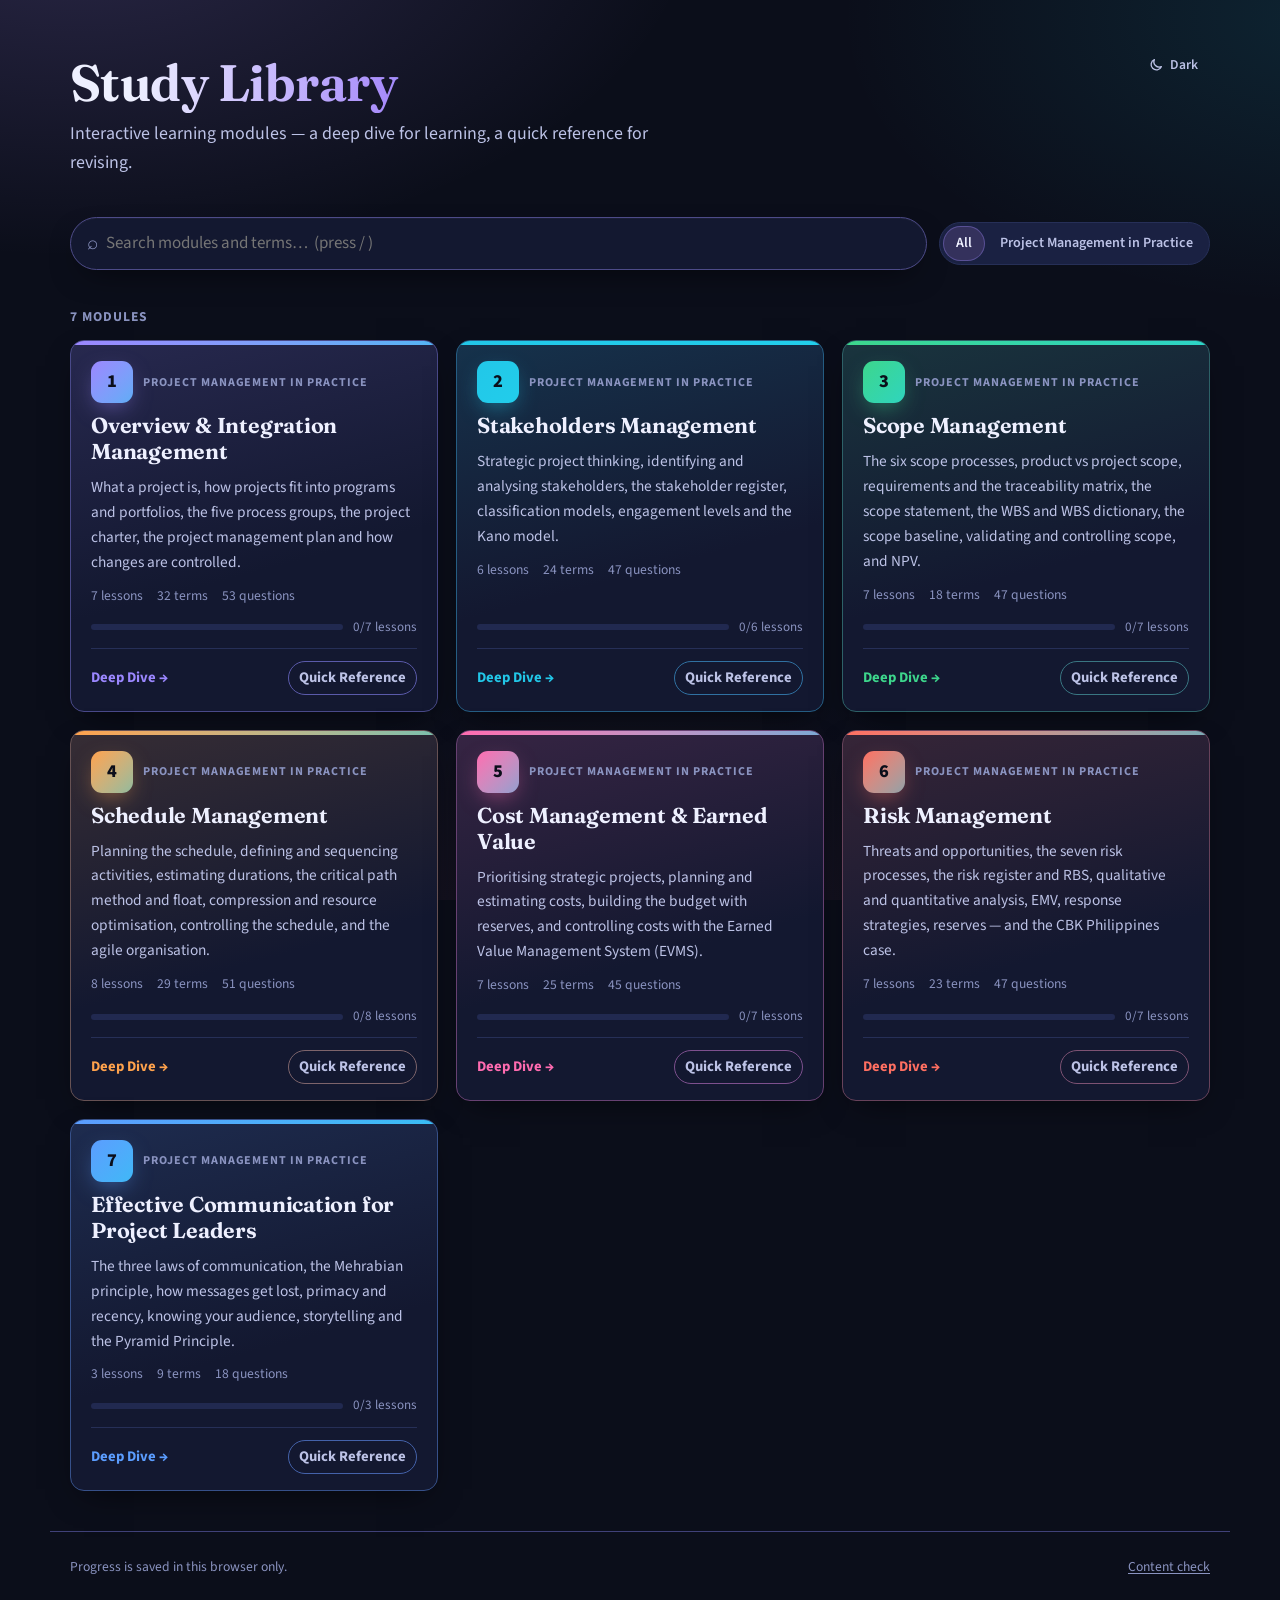
==== commit fbc8c506: "Add colours, diagrams and slide images" ====
--- a/index.html
+++ b/index.html
@@ -1,8 +1,10 @@
 <!doctype html>
-<html lang="en">
+<html lang="en" data-theme="dark">
 <head>
   <meta charset="utf-8">
   <meta name="viewport" content="width=device-width, initial-scale=1">
+  <meta name="color-scheme" content="dark light">
+  <meta name="theme-color" content="#0b0e1a">
   <title>Study Library</title>
   <meta name="description" content="Interactive learning modules: deep dives and quick references.">
   <link rel="icon" href="assets/favicon.svg" type="image/svg+xml">
@@ -44,6 +46,7 @@
   </footer>
 
   <script src="assets/js/core.js"></script>
+  <script src="assets/js/diagrams.js"></script>
   <script src="assets/js/components.js"></script>
   <script src="assets/js/home.js"></script>
 </body>
--- a/assets/css/site.css
+++ b/assets/css/site.css
@@ -1,102 +1,83 @@
 /* ==========================================================================
    Study Library — styles
-   Colours are tokens on :root; dark mode follows the system unless the
-   theme button forces light or dark.
+   Dark theme by default; the theme button switches to light. Colours are
+   tokens on :root. Each module sets its own --mod colour.
    ========================================================================== */
-:root {
-  --bg: #f5f1e8;
-  --surface: #fffdf8;
-  --surface-2: #efe9dc;
-  --surface-3: #e6dfcf;
-  --ink: #1e1c18;
-  --ink-2: #4f4a42;
-  --ink-3: #7a7368;
-  --line: #ddd4c3;
-  --line-2: #cbc0ab;
-  --accent: #1f5f5b;
-  --accent-2: #2c7a74;
-  --accent-soft: #dcebe8;
-  --accent-ink: #ffffff;
+:root,
+:root[data-theme="dark"] {
+  --bg: #0b0e1a;
+  --surface: #131830;
+  --surface-2: #1a2142;
+  --surface-3: #252e58;
+  --ink: #eef0ff;
+  --ink-2: #bcc2e6;
+  --ink-3: #8a93c0;
+  --line: #262f57;
+  --line-2: #37427c;
+  --accent: #a78bfa;
+  --accent-2: #c4b5fd;
+  --accent-soft: rgba(167, 139, 250, 0.16);
+  --accent-ink: #0b0e1a;
   --mod: var(--accent);
-
-  --ok: #2f7a3e;
-  --ok-soft: #e1f0e2;
-  --bad: #b23a2e;
-  --bad-soft: #f8e1dd;
-  --warn: #9a6a0f;
-  --warn-soft: #f8ecd2;
-  --info: #2d5f9a;
-  --info-soft: #dfe9f6;
-  --violet: #6a4aa0;
-  --violet-soft: #ece4f7;
+  --darken: 0%;
+
+  --ok: #34d399;   --ok-soft: rgba(52, 211, 153, 0.13);
+  --bad: #fb7185;  --bad-soft: rgba(251, 113, 133, 0.13);
+  --warn: #fbbf24; --warn-soft: rgba(251, 191, 36, 0.12);
+  --info: #38bdf8; --info-soft: rgba(56, 189, 248, 0.12);
+  --violet: #c4b5fd; --violet-soft: rgba(196, 181, 253, 0.13);
+
+  /* diagram palette */
+  --t-violet: #a78bfa; --t-cyan: #22d3ee; --t-green: #34d399; --t-orange: #fb923c;
+  --t-pink: #f472b6;   --t-blue: #60a5fa; --t-yellow: #facc15; --t-red: #f87171; --t-gray: #94a3b8;
+  --on-tone: #0b0e1a;
+  --tint: 15%;
 
   --font-body: "Source Sans 3", system-ui, -apple-system, "Segoe UI", Roboto, sans-serif;
   --font-head: "Fraunces", Georgia, "Times New Roman", serif;
   --font-mono: "JetBrains Mono", ui-monospace, Menlo, Consolas, monospace;
 
-  --radius: 12px;
-  --radius-sm: 8px;
-  --shadow: 0 1px 2px rgba(40, 30, 10, 0.06), 0 4px 16px rgba(40, 30, 10, 0.06);
+  --radius: 14px;
+  --radius-sm: 9px;
+  --shadow: 0 1px 0 rgba(255, 255, 255, 0.03) inset, 0 12px 32px -14px rgba(0, 0, 0, 0.7);
   --topbar-h: 56px;
+  color-scheme: dark;
+}
+:root[data-theme="light"] {
+  --bg: #f6f4ff;
+  --surface: #ffffff;
+  --surface-2: #f0edfb;
+  --surface-3: #e4dff6;
+  --ink: #1a1735;
+  --ink-2: #4a4672;
+  --ink-3: #7a76a2;
+  --line: #e2ddf3;
+  --line-2: #cbc3ea;
+  --accent: #6d4aff;
+  --accent-2: #8467ff;
+  --accent-soft: #ece6ff;
+  --accent-ink: #ffffff;
+  --darken: 30%;
+
+  --ok: #0f9f6e;   --ok-soft: #dcf7ec;
+  --bad: #d9364f;  --bad-soft: #fde3e8;
+  --warn: #b7791f; --warn-soft: #fdf1d8;
+  --info: #0a7cc2; --info-soft: #dff1fc;
+  --violet: #8b3fd9; --violet-soft: #f1e6fd;
+
+  --t-violet: #7c3aed; --t-cyan: #0891b2; --t-green: #059669; --t-orange: #ea580c;
+  --t-pink: #db2777;   --t-blue: #2563eb; --t-yellow: #b58105; --t-red: #dc2626; --t-gray: #64748b;
+  --on-tone: #ffffff;
+  --tint: 11%;
+  --shadow: 0 1px 2px rgba(40, 20, 90, 0.06), 0 10px 28px -12px rgba(40, 20, 90, 0.18);
   color-scheme: light;
 }
-
-@media (prefers-color-scheme: dark) {
-  :root:not([data-theme="light"]) {
-    --bg: #141619;
-    --surface: #1b1e22;
-    --surface-2: #23272c;
-    --surface-3: #2c3137;
-    --ink: #ece6da;
-    --ink-2: #bdb5a7;
-    --ink-3: #8f887c;
-    --line: #31363c;
-    --line-2: #434950;
-    --accent: #6cc0b6;
-    --accent-2: #8bd3ca;
-    --accent-soft: #1f3a37;
-    --accent-ink: #0f1a19;
-    --ok: #74c27f;
-    --ok-soft: #1d3322;
-    --bad: #ec8a7e;
-    --bad-soft: #3a211e;
-    --warn: #e2b55a;
-    --warn-soft: #3a2f17;
-    --info: #86b2e8;
-    --info-soft: #1c2a3c;
-    --violet: #b9a0e6;
-    --violet-soft: #2b2340;
-    --shadow: 0 1px 2px rgba(0, 0, 0, 0.3), 0 4px 16px rgba(0, 0, 0, 0.25);
-    color-scheme: dark;
-  }
-}
-:root[data-theme="dark"] {
-  --bg: #141619;
-  --surface: #1b1e22;
-  --surface-2: #23272c;
-  --surface-3: #2c3137;
-  --ink: #ece6da;
-  --ink-2: #bdb5a7;
-  --ink-3: #8f887c;
-  --line: #31363c;
-  --line-2: #434950;
-  --accent: #6cc0b6;
-  --accent-2: #8bd3ca;
-  --accent-soft: #1f3a37;
-  --accent-ink: #0f1a19;
-  --ok: #74c27f;
-  --ok-soft: #1d3322;
-  --bad: #ec8a7e;
-  --bad-soft: #3a211e;
-  --warn: #e2b55a;
-  --warn-soft: #3a2f17;
-  --info: #86b2e8;
-  --info-soft: #1c2a3c;
-  --violet: #b9a0e6;
-  --violet-soft: #2b2340;
-  --shadow: 0 1px 2px rgba(0, 0, 0, 0.3), 0 4px 16px rgba(0, 0, 0, 0.25);
-  color-scheme: dark;
-}
+/* module colour as text: brightened in dark mode, darkened in light mode */
+* { --mod-ink: color-mix(in srgb, var(--mod) calc(100% - var(--darken)), #000); }
+.tone-violet { --tone: var(--t-violet); } .tone-cyan { --tone: var(--t-cyan); } .tone-green { --tone: var(--t-green); }
+.tone-orange { --tone: var(--t-orange); } .tone-pink { --tone: var(--t-pink); } .tone-blue { --tone: var(--t-blue); }
+.tone-yellow { --tone: var(--t-yellow); } .tone-red { --tone: var(--t-red); } .tone-gray { --tone: var(--t-gray); }
+.tone-mod { --tone: var(--mod); }
 
 /* ---------- Base ---------- */
 *, *::before, *::after { box-sizing: border-box; }
@@ -215,7 +196,7 @@
 .mcard-top { display: flex; align-items: center; gap: 10px; }
 .mod-icon {
   display: inline-grid; place-items: center; width: 42px; height: 42px; border-radius: 11px;
-  background: color-mix(in srgb, var(--mod) 16%, var(--surface)); color: var(--mod);
+  background: color-mix(in srgb, var(--mod) 16%, var(--surface)); color: var(--mod-ink);
   font-weight: 800; font-size: 1.15rem; flex: none;
 }
 .mcard-title { font-size: 1.35rem; margin: 0; }
@@ -225,9 +206,9 @@
 .mcard-stats { display: flex; flex-wrap: wrap; gap: 6px 14px; font-size: 0.85rem; color: var(--ink-3); }
 .mcard-progress { display: flex; align-items: center; gap: 10px; font-size: 0.82rem; color: var(--ink-3); margin-top: auto; }
 .mcard-links { display: flex; justify-content: space-between; align-items: center; border-top: 1px solid var(--line); padding-top: 12px; font-weight: 700; font-size: 0.92rem; }
-.mcard-go { color: var(--mod); text-decoration: none; }
+.mcard-go { color: var(--mod-ink); text-decoration: none; }
 .mcard-ref { position: relative; z-index: 2; color: var(--ink-2); text-decoration: none; padding: 4px 10px; border-radius: 99px; border: 1px solid var(--line-2); }
-.mcard-ref:hover { color: var(--mod); border-color: var(--mod); }
+.mcard-ref:hover { color: var(--mod-ink); border-color: var(--mod); }
 
 .term-hits { display: grid; grid-template-columns: repeat(auto-fill, minmax(320px, 1fr)); gap: 10px; }
 .term-hit {
@@ -284,7 +265,7 @@
 
 /* ---------- Lessons ---------- */
 .lesson-head { margin-bottom: 18px; }
-.lesson-num { font-size: 0.8rem; font-weight: 700; text-transform: uppercase; letter-spacing: 0.08em; color: var(--mod); margin-bottom: 4px; }
+.lesson-num { font-size: 0.8rem; font-weight: 700; text-transform: uppercase; letter-spacing: 0.08em; color: var(--mod-ink); margin-bottom: 4px; }
 .done-pill { background: var(--ok-soft); color: var(--ok); padding: 1px 8px; border-radius: 99px; margin-left: 6px; letter-spacing: 0.02em; }
 .lesson-meta { display: flex; flex-wrap: wrap; gap: 6px 16px; align-items: center; font-size: 0.85rem; color: var(--ink-3); }
 .builds { display: inline-flex; flex-wrap: wrap; gap: 6px; align-items: center; }
@@ -304,11 +285,11 @@
 .list-title { font-weight: 700; margin-bottom: 6px; }
 .blk-error { border: 1px dashed var(--bad); color: var(--bad); padding: 10px 14px; border-radius: var(--radius-sm); }
 .term-link { color: inherit; text-decoration: underline dotted var(--mod); text-decoration-thickness: 1.5px; text-underline-offset: 3px; }
-.term-link:hover { color: var(--mod); }
+.term-link:hover { color: var(--mod-ink); }
 .term-missing { color: var(--bad); text-decoration: underline wavy var(--bad); }
 
 .intuition { background: color-mix(in srgb, var(--mod) 8%, var(--surface)); border-radius: var(--radius); padding: 16px 20px; border: 1px solid color-mix(in srgb, var(--mod) 20%, var(--line)); }
-.intuition .blk-label { color: var(--mod); }
+.intuition .blk-label { color: var(--mod-ink); }
 
 .definition { background: var(--surface); border: 1px solid var(--line); border-left: 4px solid var(--mod); border-radius: var(--radius-sm); padding: 16px 20px; }
 .def-term { font-family: var(--font-head); font-size: 1.3rem; font-weight: 650; margin-bottom: 6px; }
@@ -409,7 +390,7 @@
 .more-body { padding: 16px; }
 
 .takeaways { background: color-mix(in srgb, var(--mod) 7%, var(--surface)); border: 1px solid color-mix(in srgb, var(--mod) 25%, var(--line)); border-radius: var(--radius); padding: 16px 20px; margin: 28px 0 20px; }
-.takeaways .blk-label { color: var(--mod); }
+.takeaways .blk-label { color: var(--mod-ink); }
 .takeaways ul { margin: 0; padding-left: 20px; }
 .takeaways li { margin-bottom: 4px; }
 .lesson-check { margin-top: 24px; }
@@ -426,7 +407,7 @@
   border: 1.5px solid var(--line-2); color: var(--ink); text-decoration: none; font-weight: 600; font-size: 0.92rem; line-height: 1.3;
   position: relative; z-index: 1;
 }
-a.cmap-node:hover { border-color: var(--mod); color: var(--mod); }
+a.cmap-node:hover { border-color: var(--mod); color: var(--mod-ink); }
 .cmap-term { border-style: dashed; }
 .cmap-vertical .cmap-cols { flex-direction: column; align-items: stretch; gap: 30px; }
 .cmap-vertical .cmap-col { flex: none; flex-direction: row; flex-wrap: wrap; justify-content: center; align-items: flex-start; gap: 14px; min-width: 0; }
@@ -508,7 +489,7 @@
 .fc-sub { color: var(--ink-3); font-size: 0.88rem; margin-top: 6px; }
 .fc-hint { color: var(--ink-3); font-size: 0.78rem; margin-top: 18px; }
 .fc-formula { margin-top: 8px; }
-.fc-back-term { font-size: 0.75rem; font-weight: 800; text-transform: uppercase; letter-spacing: 0.08em; color: var(--mod); margin-bottom: 8px; }
+.fc-back-term { font-size: 0.75rem; font-weight: 800; text-transform: uppercase; letter-spacing: 0.08em; color: var(--mod-ink); margin-bottom: 8px; }
 .theme-toggle svg { flex: none; }
 .fc-actions { display: flex; flex-wrap: wrap; gap: 8px; margin-top: 14px; max-width: 620px; }
 .fc-actions .fc-next { margin-left: auto; }
@@ -534,9 +515,9 @@
 .ref-letters { display: flex; flex-wrap: wrap; gap: 4px; margin-bottom: 8px; }
 .ref-letters:empty { display: none; }
 .ref-letters a { display: inline-grid; place-items: center; min-width: 30px; height: 30px; border-radius: 8px; background: var(--surface); border: 1px solid var(--line); text-decoration: none; font-weight: 700; font-size: 0.85rem; color: var(--ink-2); }
-.ref-letters a:hover { border-color: var(--mod); color: var(--mod); }
+.ref-letters a:hover { border-color: var(--mod); color: var(--mod-ink); }
 .ref-group { margin-bottom: 18px; scroll-margin-top: calc(var(--topbar-h) + 80px); }
-.ref-group-title { font-family: var(--font-body); font-size: 0.8rem; font-weight: 800; text-transform: uppercase; letter-spacing: 0.08em; color: var(--mod); margin: 18px 0 8px; }
+.ref-group-title { font-family: var(--font-body); font-size: 0.8rem; font-weight: 800; text-transform: uppercase; letter-spacing: 0.08em; color: var(--mod-ink); margin: 18px 0 8px; }
 .ref-item { background: var(--surface); border: 1px solid var(--line); border-radius: var(--radius-sm); margin-bottom: 6px; scroll-margin-top: calc(var(--topbar-h) + 80px); }
 .ref-item > summary { list-style: none; cursor: pointer; display: flex; align-items: baseline; flex-wrap: wrap; gap: 4px 12px; padding: 12px 44px 12px 16px; position: relative; }
 .ref-item > summary::-webkit-details-marker { display: none; }
@@ -622,3 +603,359 @@
 }
 
 .opt-text, .q-prompt, .ref-term, .def-term { overflow-wrap: anywhere; min-width: 0; }
+
+/* ==========================================================================
+   COLOUR LAYER — gradients, glows and module colours
+   ========================================================================== */
+body {
+  background:
+    radial-gradient(1000px 560px at 6% -10%, color-mix(in srgb, var(--mod) 20%, transparent), transparent 62%),
+    radial-gradient(820px 480px at 104% 2%, color-mix(in srgb, var(--t-cyan) 11%, transparent), transparent 60%),
+    radial-gradient(900px 600px at 50% 115%, color-mix(in srgb, var(--t-pink) 8%, transparent), transparent 60%),
+    var(--bg);
+  background-attachment: fixed;
+}
+::selection { background: color-mix(in srgb, var(--mod) 40%, transparent); }
+a { color: var(--mod-ink); }
+.topbar { background: color-mix(in srgb, var(--bg) 76%, transparent); border-bottom-color: color-mix(in srgb, var(--mod) 25%, var(--line)); }
+.tabs [role="tab"][aria-selected="true"] { color: var(--ink); border-bottom-color: var(--mod); text-shadow: 0 0 18px color-mix(in srgb, var(--mod) 60%, transparent); }
+.btn-primary { background: linear-gradient(135deg, var(--mod), color-mix(in srgb, var(--mod) 55%, var(--t-cyan))); border-color: transparent; color: var(--on-tone); }
+.btn-primary:hover { filter: brightness(1.08); background: linear-gradient(135deg, var(--mod), color-mix(in srgb, var(--mod) 55%, var(--t-cyan))); color: var(--on-tone); }
+.bar { background: color-mix(in srgb, var(--surface-3) 80%, transparent); }
+.bar > span { background: linear-gradient(90deg, var(--mod), color-mix(in srgb, var(--mod) 45%, var(--t-cyan))); box-shadow: 0 0 12px color-mix(in srgb, var(--mod) 55%, transparent); }
+.seg { background: var(--surface-2); border: 1px solid var(--line); }
+.seg-btn.on { background: color-mix(in srgb, var(--mod) 22%, var(--surface)); color: var(--ink); box-shadow: 0 0 0 1px color-mix(in srgb, var(--mod) 45%, transparent); }
+
+/* gradient display headings */
+.home-head h1, .hero h1 {
+  background: linear-gradient(95deg, var(--ink) 15%, color-mix(in srgb, var(--mod-ink) 85%, var(--ink)) 55%, var(--t-cyan) 105%);
+  -webkit-background-clip: text; background-clip: text; color: transparent;
+}
+.home-head h1 { background-image: linear-gradient(95deg, var(--ink) 10%, var(--t-violet) 50%, var(--t-cyan) 75%, var(--t-green) 100%); }
+.mod-icon {
+  background: linear-gradient(135deg, var(--mod), color-mix(in srgb, var(--mod) 50%, var(--t-cyan)));
+  color: var(--on-tone);
+  box-shadow: 0 8px 24px -8px color-mix(in srgb, var(--mod) 70%, transparent);
+}
+
+/* home cards */
+.search-box { background: var(--surface); border-color: color-mix(in srgb, var(--t-violet) 30%, var(--line)); }
+.search-box:focus-within { box-shadow: 0 0 0 3px color-mix(in srgb, var(--t-violet) 30%, transparent); }
+.mcard {
+  overflow: hidden;
+  border: 1px solid color-mix(in srgb, var(--mod) 30%, var(--line));
+  border-top-width: 1px;
+  background: linear-gradient(165deg, color-mix(in srgb, var(--mod) var(--tint), var(--surface)) 0%, var(--surface) 60%);
+}
+.mcard::before { content: ""; position: absolute; left: 0; right: 0; top: 0; height: 4px; background: linear-gradient(90deg, var(--mod), color-mix(in srgb, var(--mod) 40%, var(--t-cyan))); }
+.mcard:hover { border-color: color-mix(in srgb, var(--mod) 60%, var(--line)); box-shadow: 0 0 0 1px color-mix(in srgb, var(--mod) 35%, transparent), 0 22px 50px -24px color-mix(in srgb, var(--mod) 80%, transparent); }
+.mcard-ref { border-color: color-mix(in srgb, var(--mod) 35%, var(--line-2)); }
+.term-hit { background: linear-gradient(90deg, color-mix(in srgb, var(--mod) var(--tint), var(--surface)), var(--surface)); }
+
+/* module hero */
+.hero {
+  background:
+    radial-gradient(700px 300px at 12% 0%, color-mix(in srgb, var(--mod) 30%, transparent), transparent 70%),
+    radial-gradient(500px 260px at 92% 30%, color-mix(in srgb, var(--t-cyan) 12%, transparent), transparent 70%);
+  border-bottom-color: color-mix(in srgb, var(--mod) 25%, var(--line));
+}
+.hero-meta span { background: color-mix(in srgb, var(--mod) 12%, var(--surface)); border: 1px solid color-mix(in srgb, var(--mod) 25%, var(--line)); padding: 1px 10px; border-radius: 99px; color: var(--ink-2); }
+.hero-meta { gap: 6px; }
+
+/* table of contents */
+.toc a.active { background: color-mix(in srgb, var(--mod) 16%, var(--surface)); border-left-color: var(--mod); }
+.toc-n { border-color: color-mix(in srgb, var(--mod) 50%, var(--line-2)); color: var(--mod-ink); }
+.toc a.active .toc-n { background: var(--mod); border-color: var(--mod); color: var(--on-tone); }
+
+/* sections and lessons */
+.sec { border-bottom: 0; }
+.sec-title::after { content: ""; display: block; width: 64px; height: 4px; border-radius: 4px; margin-top: 12px; background: linear-gradient(90deg, var(--mod), var(--t-cyan)); }
+.lesson-head {
+  padding: 22px 24px; border-radius: var(--radius);
+  background: linear-gradient(135deg, color-mix(in srgb, var(--mod) 20%, var(--surface)), var(--surface) 70%);
+  border: 1px solid color-mix(in srgb, var(--mod) 30%, var(--line));
+  box-shadow: var(--shadow);
+}
+.lesson-num { color: var(--mod-ink); }
+.lesson.is-done .lesson-head { border-color: color-mix(in srgb, var(--ok) 50%, var(--line)); }
+.blk-label { color: color-mix(in srgb, var(--mod-ink) 70%, var(--ink-3)); }
+
+.intuition { background: linear-gradient(135deg, color-mix(in srgb, var(--t-yellow) 13%, var(--surface)), var(--surface) 80%); border-color: color-mix(in srgb, var(--t-yellow) 35%, var(--line)); }
+.intuition .blk-label { color: var(--t-yellow); }
+.definition { background: linear-gradient(90deg, color-mix(in srgb, var(--mod) 13%, var(--surface)), var(--surface) 75%); border-color: color-mix(in srgb, var(--mod) 25%, var(--line)); border-left-color: var(--mod); }
+.def-term { color: var(--ink); }
+.formula { background: linear-gradient(135deg, color-mix(in srgb, var(--t-blue) 12%, var(--surface)), var(--surface) 70%); border-color: color-mix(in srgb, var(--t-blue) 30%, var(--line)); }
+.formula .blk-label { color: var(--t-blue); }
+.example { border-color: color-mix(in srgb, var(--t-cyan) 30%, var(--line)); border-top: 3px solid var(--t-cyan); }
+.example .blk-label { color: var(--t-cyan); }
+.ex-steps > li::before { background: color-mix(in srgb, var(--t-cyan) 22%, var(--surface)); color: var(--t-cyan); box-shadow: 0 0 0 2px color-mix(in srgb, var(--t-cyan) 40%, transparent); }
+.ex-steps > li { border-left-color: color-mix(in srgb, var(--t-cyan) 30%, var(--line)); }
+.ex-answer { background: color-mix(in srgb, var(--ok) 14%, var(--surface)); border: 1px solid color-mix(in srgb, var(--ok) 35%, transparent); }
+.steps { border-color: color-mix(in srgb, var(--t-violet) 28%, var(--line)); }
+.steps .blk-label { color: var(--t-violet); }
+.steps ol li::marker { color: var(--t-violet); font-weight: 800; }
+.blk-text ol li::marker, .blk-list ol li::marker { color: var(--mod-ink); font-weight: 800; }
+.blk-text ul li::marker, .blk-list ul li::marker, .takeaways li::marker { color: var(--mod-ink); }
+.takeaways { background: linear-gradient(135deg, color-mix(in srgb, var(--ok) 13%, var(--surface)), var(--surface) 75%); border-color: color-mix(in srgb, var(--ok) 35%, var(--line)); }
+.takeaways .blk-label { color: var(--ok); }
+.callout { border-left-width: 4px; }
+.callout-note { border-left-color: var(--info); }
+.callout-tip, .callout-key { border-left-color: var(--ok); }
+.callout-warning { border-left-color: var(--bad); }
+.callout-exam { background: color-mix(in srgb, var(--t-pink) 12%, var(--surface)); border-color: color-mix(in srgb, var(--t-pink) 35%, transparent); border-left-color: var(--t-pink); }
+.callout-exam .callout-title { color: var(--t-pink); }
+.callout-added { border-left-style: solid; }
+.quote { border-left-color: var(--mod); background: color-mix(in srgb, var(--mod) 8%, var(--surface)); }
+.usage .use, .usage .avoid { border: 1px solid transparent; }
+.usage .use { border-color: color-mix(in srgb, var(--ok) 30%, transparent); }
+.usage .avoid { border-color: color-mix(in srgb, var(--bad) 30%, transparent); }
+.misconceptions .mc-pair { border-color: var(--line-2); }
+.mc-wrong { background: color-mix(in srgb, var(--bad) 7%, transparent); }
+.mc-right { background: color-mix(in srgb, var(--ok) 7%, transparent); }
+.more { border-color: color-mix(in srgb, var(--t-violet) 25%, var(--line)); }
+.more > summary { color: var(--t-violet); }
+
+/* tables */
+.table-scroll { border-color: color-mix(in srgb, var(--mod) 22%, var(--line)); }
+.table-blk th, .cov-table th, .chk-table th, table.where th { background: color-mix(in srgb, var(--mod) 18%, var(--surface-2)); color: var(--ink); }
+.table-blk tbody tr:nth-child(even) td { background: color-mix(in srgb, var(--surface-2) 45%, transparent); }
+.table-blk tbody tr:hover td { background: color-mix(in srgb, var(--mod) 8%, transparent); }
+
+/* figures and slide images */
+.fig-svg { background: linear-gradient(160deg, color-mix(in srgb, var(--mod) 7%, var(--surface)), var(--surface)); border-color: color-mix(in srgb, var(--mod) 20%, var(--line)); }
+.figure.is-image img, .gallery-item img {
+  display: block; width: 100%; height: auto; border-radius: 10px; cursor: zoom-in;
+  border: 1px solid color-mix(in srgb, var(--mod) 30%, var(--line)); background: #fff;
+  box-shadow: 0 14px 40px -20px rgba(0, 0, 0, 0.8); transition: transform 0.2s, box-shadow 0.2s;
+}
+.figure.is-image img:hover, .gallery-item img:hover { transform: translateY(-2px); box-shadow: 0 0 0 2px color-mix(in srgb, var(--mod) 55%, transparent), 0 18px 44px -18px rgba(0, 0, 0, 0.85); }
+.figure.is-image { text-align: left; }
+.figure.is-image figcaption::before, .gallery figcaption::before { content: "🔍 "; font-size: 0.8em; opacity: 0.7; }
+.gallery-grid { display: grid; grid-template-columns: repeat(var(--n), minmax(0, 1fr)); gap: 12px; }
+.gallery-cap { font-size: 0.82rem; color: var(--ink-3); margin-top: 6px; }
+.lightbox { position: fixed; inset: 0; z-index: 100; background: rgba(5, 7, 15, 0.88); backdrop-filter: blur(6px); display: flex; flex-direction: column; align-items: center; justify-content: center; padding: 24px; cursor: zoom-out; }
+.lightbox img { max-width: min(1400px, 96vw); max-height: 84vh; border-radius: 10px; background: #fff; box-shadow: 0 30px 80px rgba(0, 0, 0, 0.6); }
+.lightbox-cap { color: #e6e8ff; margin-top: 12px; font-size: 0.95rem; text-align: center; max-width: 900px; }
+.lightbox-close { position: absolute; top: 14px; right: 18px; width: 42px; height: 42px; border-radius: 50%; border: 1px solid rgba(255,255,255,.3); background: rgba(255,255,255,.08); color: #fff; font-size: 1.6rem; line-height: 1; cursor: pointer; }
+
+/* concept map */
+.cmap-col .cmap-node { background: color-mix(in srgb, var(--tone) 14%, var(--surface)); border-color: color-mix(in srgb, var(--tone) 55%, transparent); }
+a.cmap-node:hover { color: var(--ink); border-color: var(--tone); box-shadow: 0 0 18px -4px color-mix(in srgb, var(--tone) 70%, transparent); }
+
+/* quiz */
+.q { border-color: var(--line-2); }
+.q-num { background: linear-gradient(135deg, var(--mod), color-mix(in srgb, var(--mod) 50%, var(--t-cyan))); color: var(--on-tone); }
+.opt { background: var(--surface-2); }
+.opt:hover { border-color: color-mix(in srgb, var(--mod) 50%, var(--line-2)); }
+.opt:has(input:checked) { border-color: var(--mod); background: color-mix(in srgb, var(--mod) 18%, var(--surface)); }
+.opt:has(input:checked) .opt-letter { background: var(--mod); border-color: var(--mod); color: var(--on-tone); }
+.quiz-summary { border-color: color-mix(in srgb, var(--mod) 30%, var(--line)); background: color-mix(in srgb, var(--surface) 92%, var(--mod)); }
+.q-badge-set { background: color-mix(in srgb, var(--t-pink) 18%, var(--surface)); color: var(--t-pink); }
+.set-note { border-left-color: var(--t-pink); }
+.num input, .q textarea, .quiz-filters select, .ref-search { background: var(--surface-2); }
+
+/* flashcards */
+.fc-front { border-top: 0; background: linear-gradient(140deg, color-mix(in srgb, var(--mod) 32%, var(--surface)), color-mix(in srgb, var(--t-cyan) 12%, var(--surface)) 90%); border-color: color-mix(in srgb, var(--mod) 40%, var(--line)); }
+.fc-back { background: linear-gradient(140deg, var(--surface), color-mix(in srgb, var(--mod) 12%, var(--surface))); }
+
+/* quick reference */
+.ref-toolbar { background: color-mix(in srgb, var(--bg) 92%, transparent); backdrop-filter: blur(8px); }
+.ref-item { border-color: var(--line); }
+.ref-item:hover { border-color: color-mix(in srgb, var(--mod) 40%, var(--line)); }
+.ref-item[open] { background: linear-gradient(120deg, color-mix(in srgb, var(--mod) 9%, var(--surface)), var(--surface) 60%); box-shadow: 0 10px 30px -18px color-mix(in srgb, var(--mod) 70%, transparent); }
+.ref-chev { border-color: var(--mod-ink); }
+.ref-formula { background: color-mix(in srgb, var(--t-blue) 10%, var(--surface-2)); }
+.rel-chip { border-color: color-mix(in srgb, var(--mod) 35%, var(--line)); }
+
+/* ==========================================================================
+   DIAGRAMS
+   ========================================================================== */
+.diagram {
+  margin: 0 0 22px; padding: 18px 18px 14px; border-radius: var(--radius);
+  background: linear-gradient(160deg, color-mix(in srgb, var(--mod) 8%, var(--surface)), var(--surface) 65%);
+  border: 1px solid color-mix(in srgb, var(--mod) 22%, var(--line));
+  box-shadow: var(--shadow);
+}
+.dg-head, .gallery .dg-head, .figure .dg-head { display: flex; align-items: center; gap: 8px; font-weight: 800; font-size: 0.78rem; letter-spacing: 0.09em; text-transform: uppercase; color: var(--mod-ink); margin-bottom: 14px; }
+.dg-head-dot { width: 9px; height: 9px; border-radius: 50%; background: linear-gradient(135deg, var(--mod), var(--t-cyan)); box-shadow: 0 0 10px var(--mod); flex: none; }
+.diagram figcaption { margin-top: 12px; }
+.dg-box {
+  position: relative; border-radius: 10px; padding: 10px 12px; min-width: 0;
+  background: color-mix(in srgb, var(--tone) 15%, var(--surface));
+  border: 1px solid color-mix(in srgb, var(--tone) 50%, transparent);
+  color: var(--ink); font-size: 0.92rem; line-height: 1.35;
+}
+.dg-box .dg-title { font-weight: 700; }
+.dg-text { color: var(--ink-2); font-size: 0.86rem; margin-top: 3px; }
+.dg-items { margin: 6px 0 0; padding-left: 16px; font-size: 0.85rem; color: var(--ink-2); }
+.dg-items li { margin-bottom: 2px; }
+.dg-items li::marker { color: var(--tone); }
+.dg-tag { display: inline-block; font-size: 0.7rem; font-weight: 800; letter-spacing: 0.06em; text-transform: uppercase; color: var(--tone); margin-bottom: 2px; }
+.dg-icon { width: 34px; height: 34px; border-radius: 10px; display: grid; place-items: center; background: var(--tone); color: var(--on-tone); margin-bottom: 8px; font-weight: 800; }
+.dg-ico { width: 20px; height: 20px; }
+.dg-result { background: linear-gradient(135deg, color-mix(in srgb, var(--mod) 30%, var(--surface)), color-mix(in srgb, var(--t-cyan) 14%, var(--surface))); border-color: var(--mod); box-shadow: 0 0 22px -8px var(--mod); }
+
+/* flow */
+.dg-flow { list-style: none; margin: 0; padding: 0; }
+.dg-flow.is-row { display: grid; grid-template-columns: repeat(var(--n), minmax(0, 1fr)); gap: 26px; }
+.dg-flow.is-row .dg-step { position: relative; display: flex; flex-direction: column; align-items: flex-start; gap: 8px; padding: 12px; border-radius: 12px; background: color-mix(in srgb, var(--tone) 14%, var(--surface)); border: 1px solid color-mix(in srgb, var(--tone) 50%, transparent); }
+.dg-flow.is-row .dg-step:not(:last-child)::after { content: ""; position: absolute; right: -21px; top: 50%; width: 0; height: 0; border-left: 11px solid var(--tone); border-top: 8px solid transparent; border-bottom: 8px solid transparent; transform: translateY(-50%); filter: drop-shadow(0 0 6px color-mix(in srgb, var(--tone) 60%, transparent)); }
+.dg-num { flex: none; width: 30px; height: 30px; border-radius: 50%; display: grid; place-items: center; background: var(--tone); color: var(--on-tone); font-weight: 800; font-size: 0.9rem; box-shadow: 0 0 14px -2px color-mix(in srgb, var(--tone) 70%, transparent); }
+.dg-step .dg-title { font-weight: 700; line-height: 1.3; }
+.dg-flow.is-vertical .dg-step { position: relative; display: flex; gap: 14px; padding: 0 0 14px; }
+.dg-flow.is-vertical .dg-step:not(:last-child)::before { content: ""; position: absolute; left: 14px; top: 32px; bottom: 0; width: 2px; background: linear-gradient(var(--tone), color-mix(in srgb, var(--tone) 20%, transparent)); }
+.dg-flow.is-vertical .dg-step-body { flex: 1; min-width: 0; padding: 8px 12px; border-radius: 10px; background: color-mix(in srgb, var(--tone) 12%, var(--surface)); border: 1px solid color-mix(in srgb, var(--tone) 40%, transparent); }
+.dg-loop { margin-top: 10px; display: inline-flex; gap: 6px; align-items: center; font-size: 0.88rem; font-weight: 600; color: var(--mod-ink); background: color-mix(in srgb, var(--mod) 12%, var(--surface)); border: 1px dashed color-mix(in srgb, var(--mod) 50%, transparent); padding: 4px 12px; border-radius: 99px; }
+
+/* cycle + hub */
+.dg-narrow { display: none; }
+.dg-ring { position: relative; width: 100%; max-width: 700px; margin: 0 auto; aspect-ratio: 4 / 3; }
+.dg-ring > svg { position: absolute; inset: 0; width: 100%; height: 100%; color: color-mix(in srgb, var(--mod) 70%, var(--ink-3)); overflow: visible; }
+.dg-ring-arcs path { fill: none; stroke: currentColor; stroke-width: 2.2; stroke-dasharray: 2 0; opacity: 0.85; }
+.is-hub .dg-ring-arcs path { stroke-dasharray: 5 5; stroke-width: 1.8; }
+.dg-ring-node { position: absolute; width: 27%; transform: translate(-50%, -50%); }
+.dg-ring-node .dg-box { text-align: center; font-size: 0.86rem; padding: 8px 10px; box-shadow: 0 8px 22px -12px rgba(0,0,0,.7); background: color-mix(in srgb, var(--tone) 18%, var(--surface)); }
+.dg-ring-center { position: absolute; left: 50%; top: 50%; transform: translate(-50%, -50%); width: 30%; text-align: center; font-weight: 800; font-family: var(--font-head); font-size: 1.05rem; color: var(--mod-ink); }
+.dg-hub-center { font-size: 1rem !important; padding: 14px !important; background: linear-gradient(135deg, color-mix(in srgb, var(--mod) 35%, var(--surface)), color-mix(in srgb, var(--t-cyan) 14%, var(--surface))) !important; border-color: var(--mod) !important; box-shadow: 0 0 30px -8px var(--mod) !important; }
+.dg-hub-mobile .dg-hub-center { margin-bottom: 10px; text-align: center; }
+
+/* matrix */
+.dg-scroll { overflow-x: auto; }
+.dg-matrix { display: grid; grid-template-columns: 26px auto repeat(var(--c), minmax(110px, 1fr)); gap: 6px; min-width: calc(var(--c) * 110px + 110px); }
+.dg-m-ylab { grid-column: 1; writing-mode: vertical-rl; transform: rotate(180deg); text-align: center; font-weight: 800; font-size: 0.8rem; letter-spacing: 0.06em; text-transform: uppercase; color: var(--ink-3); }
+.dg-m-ytick, .dg-m-xtick { font-size: 0.8rem; font-weight: 700; color: var(--ink-2); display: flex; align-items: center; }
+.dg-m-ytick { justify-content: flex-end; text-align: right; padding-right: 4px; }
+.dg-m-xtick { justify-content: center; text-align: center; }
+.dg-m-xlab { text-align: center; font-weight: 800; font-size: 0.8rem; letter-spacing: 0.06em; text-transform: uppercase; color: var(--ink-3); }
+.dg-m-cell .dg-box { height: 100%; display: flex; flex-direction: column; justify-content: center; text-align: center; padding: 12px 10px; }
+.dg-m-cell .dg-box .dg-title { font-size: 0.95rem; }
+
+/* stack */
+.dg-stack { display: grid; gap: 8px; }
+.dg-layer { display: grid; grid-template-columns: minmax(0, 1fr) minmax(0, 0.8fr); gap: 12px; align-items: center; }
+.dg-layer-bar { min-width: min(100%, 17rem) !important; display: flex; justify-content: space-between; align-items: center; gap: 10px; padding: 10px 14px; border-radius: 9px; background: linear-gradient(90deg, color-mix(in srgb, var(--tone) 45%, var(--surface)), color-mix(in srgb, var(--tone) 18%, var(--surface))); border: 1px solid color-mix(in srgb, var(--tone) 60%, transparent); min-width: 0; }
+.dg-layer-bar .dg-title { font-weight: 700; font-size: 0.92rem; }
+.dg-value { font-family: var(--font-mono); font-weight: 700; font-size: 0.9rem; white-space: nowrap; }
+.dg-layer.is-total .dg-layer-bar { box-shadow: 0 0 22px -6px var(--tone); border-width: 2px; }
+.dg-layer-note { font-size: 0.86rem; color: var(--ink-2); }
+
+/* tree */
+.dg-tree { display: flex; flex-direction: column; align-items: center; }
+.dg-root { min-width: 220px; max-width: 420px; text-align: center; font-size: 1rem; background: linear-gradient(135deg, color-mix(in srgb, var(--tone) 32%, var(--surface)), color-mix(in srgb, var(--tone) 12%, var(--surface))); box-shadow: 0 0 26px -10px var(--tone); }
+.dg-branches { width: 100%; display: grid; grid-template-columns: repeat(var(--n), minmax(0, 1fr)); gap: 12px; margin-top: 34px; position: relative; }
+.dg-tree:not(.no-lines) .dg-branches::before { content: ""; position: absolute; top: -17px; left: calc(50% / var(--n)); right: calc(50% / var(--n)); border-top: 2px solid color-mix(in srgb, var(--mod) 55%, var(--line-2)); }
+.dg-tree:not(.no-lines) .dg-root::after { content: ""; position: absolute; left: 50%; bottom: -18px; height: 17px; border-left: 2px solid color-mix(in srgb, var(--mod) 55%, var(--line-2)); }
+.dg-branch { position: relative; }
+.dg-tree:not(.no-lines) .dg-branch::before { content: ""; position: absolute; left: 50%; top: -17px; height: 17px; border-left: 2px solid color-mix(in srgb, var(--mod) 55%, var(--line-2)); }
+.dg-branch .dg-box { height: 100%; }
+.dg-tree-foot { width: 100%; margin-top: 12px; text-align: center; }
+
+/* continuum */
+.dg-cont-ends { display: flex; justify-content: space-between; font-size: 0.78rem; font-weight: 800; letter-spacing: 0.06em; text-transform: uppercase; color: var(--ink-3); margin-bottom: 6px; }
+.dg-cont-levels { list-style: none; margin: 0; padding: 0; display: grid; grid-template-columns: repeat(var(--n), minmax(0, 1fr)); gap: 10px; position: relative; }
+.dg-cont-levels::before { content: ""; position: absolute; left: 0; right: 6px; top: 13px; height: 6px; border-radius: 6px; background: linear-gradient(90deg, var(--t-pink), var(--t-orange), var(--t-yellow), var(--t-green), var(--t-cyan)); }
+.dg-cont-levels::after { content: ""; position: absolute; right: -6px; top: 7px; border-left: 14px solid var(--t-cyan); border-top: 9px solid transparent; border-bottom: 9px solid transparent; }
+.dg-cont-levels li { position: relative; text-align: center; padding-top: 38px; }
+.dg-cont-dot { position: absolute; top: 4px; left: 50%; transform: translateX(-50%); width: 24px; height: 24px; border-radius: 50%; background: var(--tone); border: 3px solid var(--surface); box-shadow: 0 0 0 2px var(--tone), 0 0 14px var(--tone); font-size: 0.7rem; font-weight: 800; color: var(--on-tone); display: grid; place-items: center; }
+.dg-cont-levels .dg-title { font-weight: 800; color: var(--tone); }
+.dg-cont-levels .dg-text { font-size: 0.82rem; }
+
+/* equation */
+.dg-eq { display: flex; flex-wrap: wrap; align-items: stretch; justify-content: center; gap: 10px; }
+.dg-eq .dg-box { flex: 1 1 150px; max-width: 260px; text-align: center; display: flex; flex-direction: column; justify-content: center; }
+.dg-op { align-self: center; font-size: 1.6rem; font-weight: 800; color: var(--mod-ink); font-family: var(--font-mono); }
+
+/* compare / cards */
+.dg-compare { display: grid; grid-template-columns: repeat(var(--n), minmax(0, 1fr)); gap: 12px; align-items: stretch; }
+.dg-compare.has-vs { grid-template-columns: minmax(0, 1fr) auto minmax(0, 1fr); }
+.dg-vs { align-self: center; width: 40px; height: 40px; border-radius: 50%; display: grid; place-items: center; font-weight: 800; font-size: 0.85rem; text-transform: uppercase; color: var(--on-tone); background: linear-gradient(135deg, var(--t-pink), var(--t-violet)); box-shadow: 0 0 18px -4px var(--t-pink); }
+.dg-col { padding: 14px 16px; }
+.dg-col > .dg-title { font-size: 1.02rem; color: var(--tone); margin-bottom: 4px; }
+.dg-cards { display: grid; grid-template-columns: repeat(var(--n), minmax(0, 1fr)); gap: 12px; }
+.dg-card { padding: 14px; }
+.dg-card > .dg-title { color: var(--ink); }
+
+/* layers */
+.dg-layers.has-side { display: grid; grid-template-columns: 64px minmax(0, 1fr); gap: 12px; }
+.dg-side { display: grid; grid-template-columns: 1fr 1fr; gap: 6px; }
+.dg-side-arrow { position: relative; border-radius: 8px; display: flex; align-items: center; justify-content: center; }
+.dg-side-arrow span { writing-mode: vertical-rl; transform: rotate(180deg); font-size: 0.72rem; font-weight: 800; letter-spacing: 0.05em; text-transform: uppercase; }
+.dg-side-arrow.down { background: linear-gradient(180deg, color-mix(in srgb, var(--t-violet) 35%, transparent), transparent); color: var(--t-violet); }
+.dg-side-arrow.up { background: linear-gradient(0deg, color-mix(in srgb, var(--t-green) 35%, transparent), transparent); color: var(--t-green); }
+.dg-side-arrow.down::after, .dg-side-arrow.up::before { content: ""; position: absolute; left: 50%; transform: translateX(-50%); border-left: 9px solid transparent; border-right: 9px solid transparent; }
+.dg-side-arrow.down::after { bottom: -6px; border-top: 10px solid var(--t-violet); }
+.dg-side-arrow.up::before { top: -6px; border-bottom: 10px solid var(--t-green); }
+.dg-lrow.has-label { display: grid; grid-template-columns: 150px minmax(0, 1fr); gap: 10px; align-items: center; }
+.dg-lrow-label { font-size: 0.8rem; font-weight: 800; color: var(--ink-2); text-align: right; }
+.dg-lrow-boxes { display: grid; grid-template-columns: repeat(var(--n), minmax(0, 1fr)); gap: 8px; }
+.dg-lrow-boxes .dg-box { text-align: center; display: flex; flex-direction: column; justify-content: center; }
+.dg-down { height: 18px; position: relative; }
+.dg-down::after { content: ""; position: absolute; left: 50%; top: 3px; transform: translateX(-50%); border-left: 8px solid transparent; border-right: 8px solid transparent; border-top: 11px solid color-mix(in srgb, var(--mod) 70%, var(--ink-3)); }
+.dg-lrow.has-label + .dg-down::after, .dg-down:has(+ .dg-lrow.has-label)::after { left: calc(50% + 80px); }
+
+/* donut */
+.dg-donut { display: flex; flex-wrap: wrap; align-items: center; justify-content: center; gap: 24px; }
+.dg-donut svg { width: 240px; max-width: 70vw; height: auto; filter: drop-shadow(0 10px 24px rgba(0,0,0,.45)); }
+.dg-donut path { fill: var(--tone); stroke: var(--surface); stroke-width: 2; }
+.dg-donut-center { fill: var(--ink); font-family: var(--font-head); font-weight: 650; font-size: 18px; }
+.dg-legend { list-style: none; margin: 0; padding: 0; display: grid; grid-template-columns: 14px max-content minmax(0, 1fr); gap: 10px 12px; align-items: center; }
+.dg-legend li { display: contents; }
+.dg-swatch { width: 14px; height: 14px; border-radius: 4px; background: var(--tone); box-shadow: 0 0 10px var(--tone); }
+.dg-leg-val { font-family: var(--font-mono); font-weight: 700; font-size: 1.15rem; color: var(--tone); }
+.dg-leg-lab { font-weight: 600; }
+.dg-leg-lab .dg-text { display: block; font-weight: 400; }
+
+/* gantt */
+.dg-gantts { display: grid; grid-template-columns: repeat(var(--n), minmax(0, 1fr)); gap: 14px; }
+.dg-gantt { background: color-mix(in srgb, var(--surface-2) 60%, transparent); border: 1px solid var(--line); border-radius: 10px; padding: 10px 10px 8px; min-width: 0; }
+.dg-g-title { font-weight: 800; font-size: 0.9rem; margin-bottom: 4px; }
+.dg-gantt > svg { width: 100%; max-width: 640px; height: auto; display: block; color: var(--ink-2); }
+.dg-g-grid { stroke: var(--line); stroke-width: 1; }
+.dg-g-tick, .dg-g-marklab { fill: var(--ink-3); font-size: 10px; font-family: var(--font-body); }
+.dg-g-label { fill: var(--ink); font-size: 12px; font-weight: 600; font-family: var(--font-body); }
+.dg-g-bar { fill: var(--tone); stroke: color-mix(in srgb, var(--tone) 70%, #fff); stroke-width: 0.5; }
+.dg-g-bar.is-ghost { fill: transparent; stroke: var(--tone); stroke-dasharray: 4 3; stroke-width: 1.5; }
+.dg-g-bartext { fill: var(--on-tone); font-size: 11px; font-weight: 700; font-family: var(--font-body); }
+.dg-g-link { fill: none; stroke: var(--ink-2); stroke-width: 1.6; }
+.dg-g-linklab { fill: var(--ink-2); font-size: 10px; font-weight: 700; font-family: var(--font-mono); paint-order: stroke; stroke: var(--surface); stroke-width: 3px; }
+.dg-g-mark { stroke: var(--t-pink); stroke-width: 1.5; stroke-dasharray: 3 3; }
+
+/* home & module footers */
+.site-foot { border-top-color: color-mix(in srgb, var(--mod) 20%, var(--line)); }
+
+/* ---------- diagrams on small screens ---------- */
+@media (max-width: 700px) {
+  .dg-flow.is-row { display: block; }
+  .dg-flow.is-row .dg-step { flex-direction: row; align-items: flex-start; margin-bottom: 22px; }
+  .dg-flow.is-row .dg-step:not(:last-child)::after { right: auto; left: 50%; top: auto; bottom: -19px; transform: translateX(-50%); border-left: 8px solid transparent; border-right: 8px solid transparent; border-top: 11px solid var(--tone); border-bottom: 0; }
+  .dg-wide { display: none; }
+  .dg-narrow { display: block; }
+  .dg-compare, .dg-compare.has-vs { grid-template-columns: 1fr; }
+  .dg-vs { justify-self: center; }
+  .dg-cards { grid-template-columns: repeat(2, minmax(0, 1fr)); }
+  .dg-branches { grid-template-columns: 1fr; margin-top: 14px; }
+  .dg-tree .dg-branches::before, .dg-tree .dg-branch::before, .dg-tree .dg-root::after { display: none; }
+  .dg-cont-levels { grid-template-columns: 1fr; gap: 0; }
+  .dg-cont-levels::before { left: 11px; right: auto; top: 6px; bottom: 6px; width: 6px; height: auto; background: linear-gradient(180deg, var(--t-pink), var(--t-orange), var(--t-yellow), var(--t-green), var(--t-cyan)); }
+  .dg-cont-levels::after { display: none; }
+  .dg-cont-levels li { text-align: left; padding: 6px 0 10px 44px; }
+  .dg-cont-dot { left: 14px; top: 6px; }
+  .dg-layer { grid-template-columns: 1fr; gap: 4px; }
+  .dg-lrow.has-label { grid-template-columns: 1fr; }
+  .dg-lrow-label { text-align: left; }
+  .dg-lrow-boxes { grid-template-columns: repeat(min(var(--n), 2), minmax(0, 1fr)); }
+  .dg-down:has(+ .dg-lrow.has-label)::after, .dg-lrow.has-label + .dg-down::after { left: 50%; }
+  .dg-layers.has-side { grid-template-columns: 34px minmax(0, 1fr); }
+  .dg-side { grid-template-columns: 1fr; }
+  .dg-side-arrow.up { display: none; }
+  .dg-gantts { grid-template-columns: 1fr; }
+  .gallery-grid { grid-template-columns: 1fr 1fr; }
+  .diagram { padding: 14px 12px 10px; }
+  .lesson-head { padding: 16px; }
+}
+@media print {
+  body { background: #fff; }
+  .diagram, .lesson-head { box-shadow: none; }
+}
+.dg-ring-node .dg-icon { width: 28px; height: 28px; margin: 0 auto 6px; border-radius: 8px; }
+.dg-ring-node .dg-ico { width: 17px; height: 17px; }
